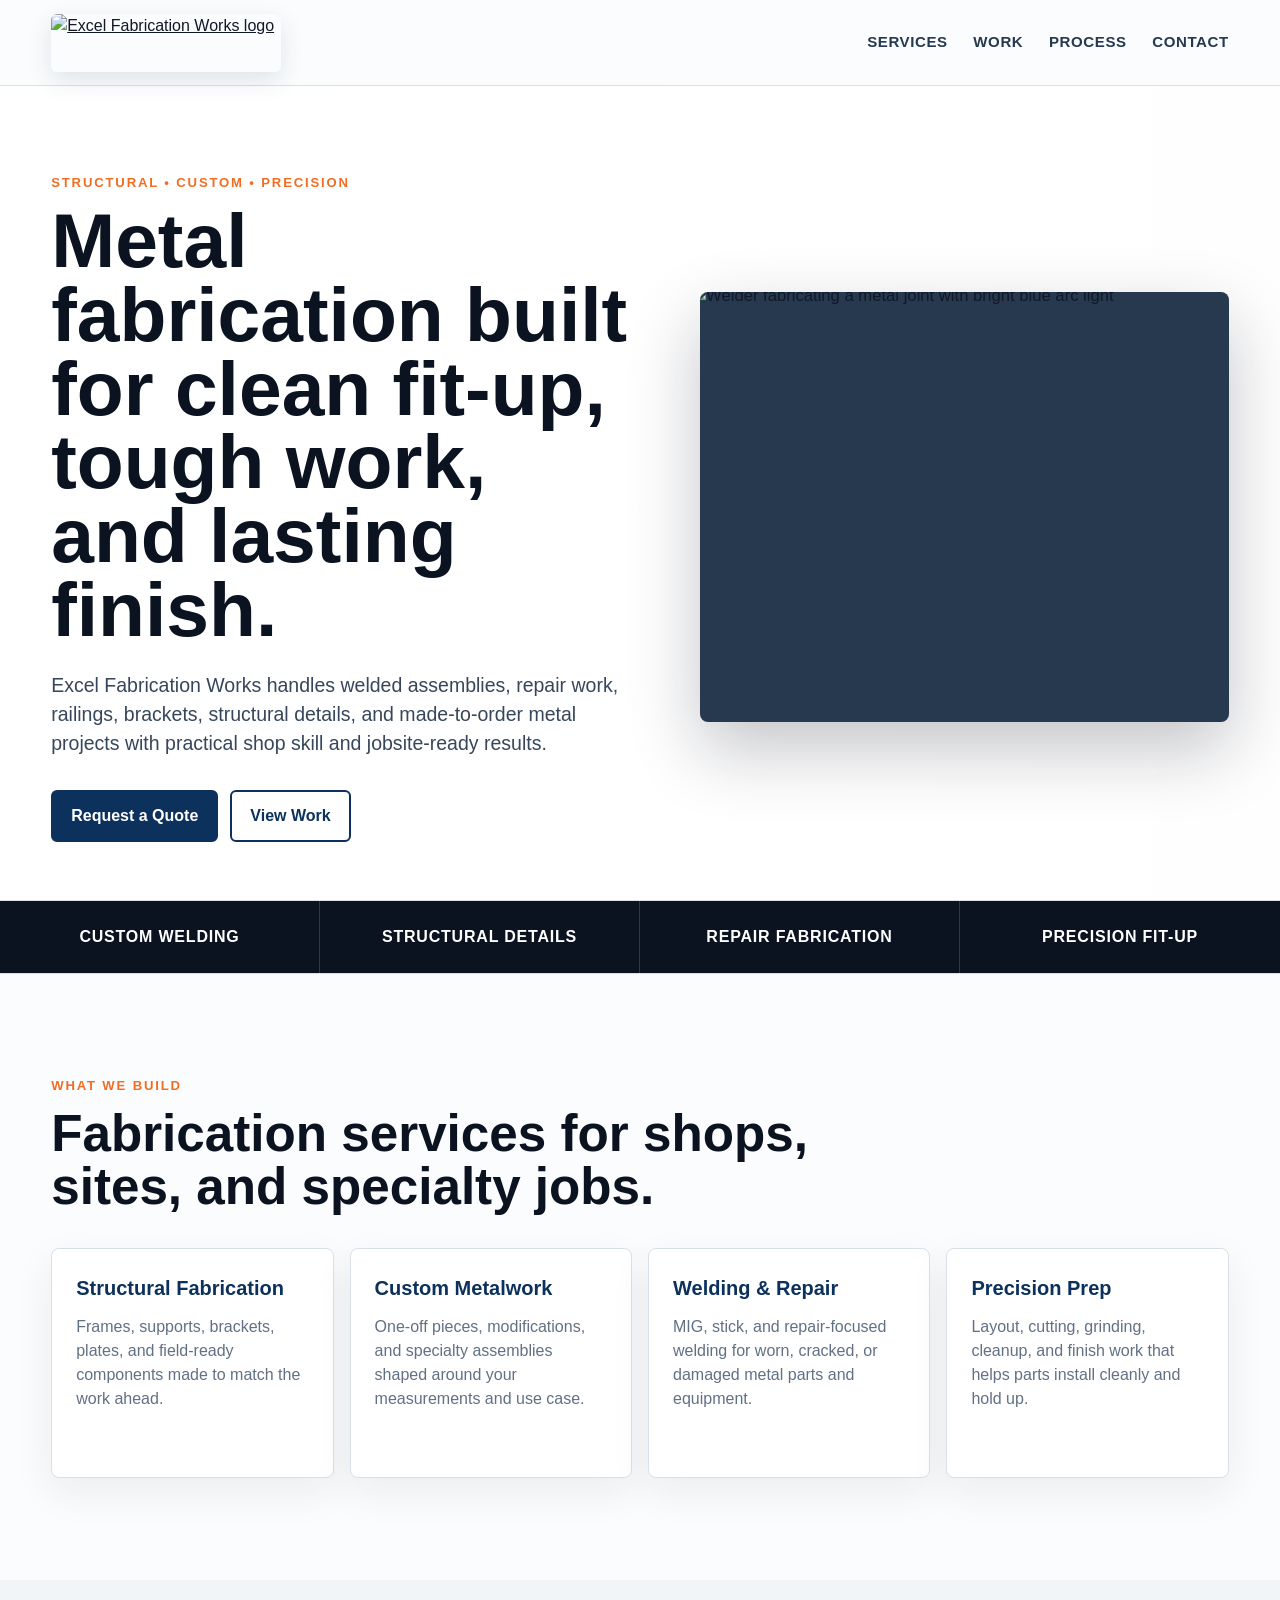
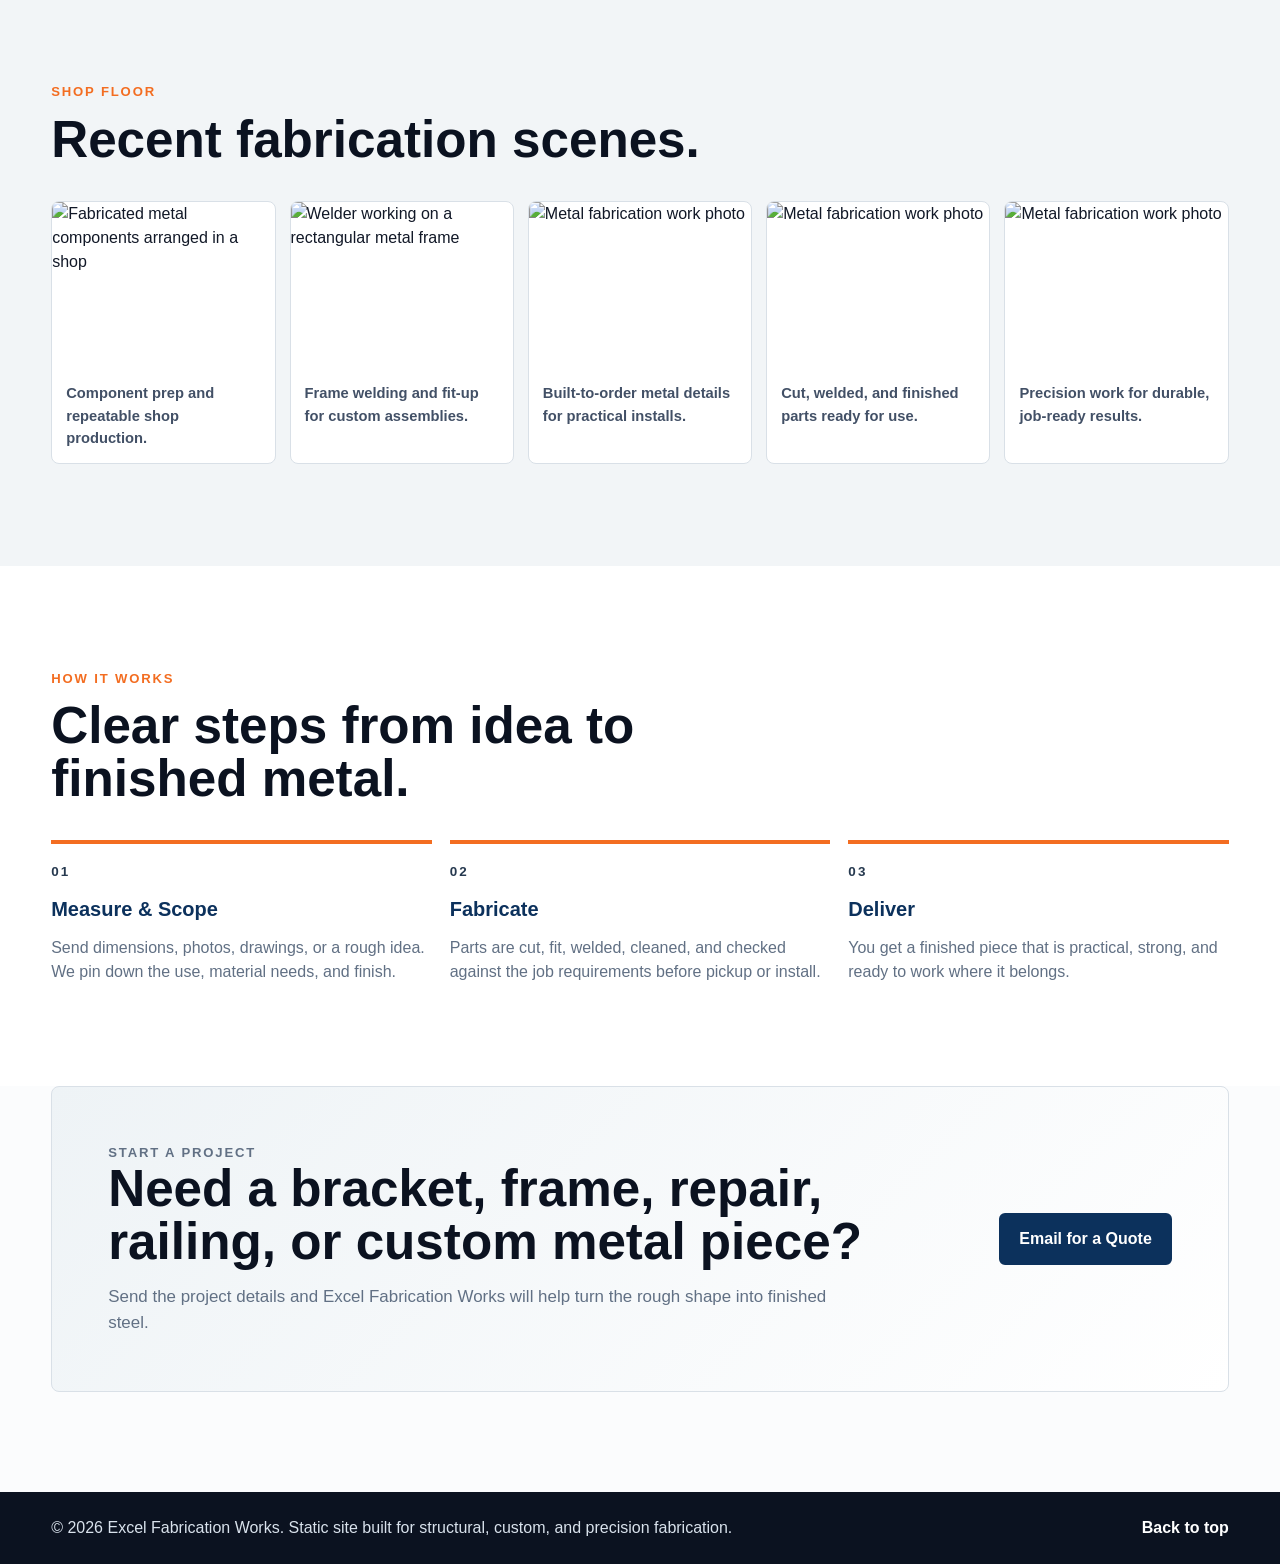
==== index.html @ 9f263749 "Add files via upload" ====
<!DOCTYPE html>
<html lang="en">
<head>
    <meta charset="UTF-8">
    <meta name="viewport" content="width=device-width, initial-scale=1.0">
    <title>Excel Fabrication Works</title>
    <meta name="description" content="Excel Fabrication Works provides structural, custom, and precision metal fabrication for commercial, industrial, and specialty projects.">
    <link rel="stylesheet" href="style.css">
</head>
<body>
    <header class="site-header" id="top">
        <a class="brand" href="#top" id="brandLogo" aria-label="Excel Fabrication Works home. Double-click to open employee information.">
            <img src="images/logo.jpg" alt="Excel Fabrication Works logo">
        </a>

        <nav class="nav" aria-label="Primary navigation">
            <a href="#services">Services</a>
            <a href="#work">Work</a>
            <a href="#process">Process</a>
            <a href="#contact">Contact</a>
        </nav>
    </header>

    <main>
        <section class="hero">
            <div class="hero-copy">
                <p class="eyebrow">Structural &bull; Custom &bull; Precision</p>
                <h1>Metal fabrication built for clean fit-up, tough work, and lasting finish.</h1>
                <p>
                    Excel Fabrication Works handles welded assemblies, repair work, railings, brackets,
                    structural details, and made-to-order metal projects with practical shop skill and
                    jobsite-ready results.
                </p>
                <div class="hero-actions">
                    <a class="button primary" href="#contact">Request a Quote</a>
                    <a class="button secondary" href="#work">View Work</a>
                </div>
            </div>

            <div class="hero-media" aria-label="Welding work in progress">
                <img src="images/image2.jpg" alt="Welder fabricating a metal joint with bright blue arc light">
            </div>
        </section>

        <section class="trust-strip" aria-label="Core fabrication capabilities">
            <span>Custom Welding</span>
            <span>Structural Details</span>
            <span>Repair Fabrication</span>
            <span>Precision Fit-Up</span>
        </section>

        <section class="section" id="services">
            <div class="section-heading">
                <p class="eyebrow">What We Build</p>
                <h2>Fabrication services for shops, sites, and specialty jobs.</h2>
            </div>

            <div class="service-grid">
                <article class="service-card">
                    <h3>Structural Fabrication</h3>
                    <p>Frames, supports, brackets, plates, and field-ready components made to match the work ahead.</p>
                </article>
                <article class="service-card">
                    <h3>Custom Metalwork</h3>
                    <p>One-off pieces, modifications, and specialty assemblies shaped around your measurements and use case.</p>
                </article>
                <article class="service-card">
                    <h3>Welding & Repair</h3>
                    <p>MIG, stick, and repair-focused welding for worn, cracked, or damaged metal parts and equipment.</p>
                </article>
                <article class="service-card">
                    <h3>Precision Prep</h3>
                    <p>Layout, cutting, grinding, cleanup, and finish work that helps parts install cleanly and hold up.</p>
                </article>
            </div>
        </section>

        <section class="section work-section" id="work">
            <div class="section-heading">
                <p class="eyebrow">Shop Floor</p>
                <h2>Recent fabrication scenes.</h2>
            </div>

            <div class="gallery">
                <figure>
                    <img src="images/image1.jpg" alt="Fabricated metal components arranged in a shop">
                    <figcaption>Component prep and repeatable shop production.</figcaption>
                </figure>
                <figure>
                    <img src="images/image3.jpg" alt="Welder working on a rectangular metal frame">
                    <figcaption>Frame welding and fit-up for custom assemblies.</figcaption>
                </figure>
                <figure>
                    <img src="images/image4.jpg" alt="Metal fabrication work photo">
                    <figcaption>Built-to-order metal details for practical installs.</figcaption>
                </figure>
                <figure>
                    <img src="images/image5.jpg" alt="Metal fabrication work photo">
                    <figcaption>Cut, welded, and finished parts ready for use.</figcaption>
                </figure>
                <figure>
                    <img src="images/image6.jpg" alt="Metal fabrication work photo">
                    <figcaption>Precision work for durable, job-ready results.</figcaption>
                </figure>
            </div>
        </section>

        <section class="section process-section" id="process">
            <div class="section-heading">
                <p class="eyebrow">How It Works</p>
                <h2>Clear steps from idea to finished metal.</h2>
            </div>

            <div class="process-list">
                <article>
                    <span>01</span>
                    <h3>Measure & Scope</h3>
                    <p>Send dimensions, photos, drawings, or a rough idea. We pin down the use, material needs, and finish.</p>
                </article>
                <article>
                    <span>02</span>
                    <h3>Fabricate</h3>
                    <p>Parts are cut, fit, welded, cleaned, and checked against the job requirements before pickup or install.</p>
                </article>
                <article>
                    <span>03</span>
                    <h3>Deliver</h3>
                    <p>You get a finished piece that is practical, strong, and ready to work where it belongs.</p>
                </article>
            </div>
        </section>

        <section class="contact-band" id="contact">
            <div>
                <p class="eyebrow">Start a Project</p>
                <h2>Need a bracket, frame, repair, railing, or custom metal piece?</h2>
                <p>Send the project details and Excel Fabrication Works will help turn the rough shape into finished steel.</p>
            </div>
            <a class="button primary" href="mailto:info@excelfabricationworks.com">Email for a Quote</a>
        </section>
    </main>

    <footer class="site-footer">
        <p>&copy; 2026 Excel Fabrication Works. Static site built for structural, custom, and precision fabrication.</p>
        <a href="#top">Back to top</a>
    </footer>

    <script src="script.js"></script>
</body>
</html>
---- style.css ----
:root {
    --ink: #111827;
    --muted: #617084;
    --panel: #ffffff;
    --line: #d9e0e7;
    --steel: #26394f;
    --blue: #0c315c;
    --orange: #f36d21;
    --ash: #f2f5f7;
    --dark: #0b1220;
}

* {
    box-sizing: border-box;
}

html {
    scroll-behavior: smooth;
}

body {
    margin: 0;
    color: var(--ink);
    background: #fbfcfd;
    font-family: Arial, Helvetica, sans-serif;
    line-height: 1.5;
}

img {
    display: block;
    max-width: 100%;
}

a {
    color: inherit;
}

.site-header {
    position: sticky;
    top: 0;
    z-index: 10;
    display: flex;
    align-items: center;
    justify-content: space-between;
    gap: 24px;
    min-height: 86px;
    padding: 12px clamp(18px, 4vw, 56px);
    background: rgba(251, 252, 253, 0.93);
    border-bottom: 1px solid var(--line);
    backdrop-filter: blur(14px);
}

.brand {
    display: inline-flex;
    align-items: center;
    width: clamp(150px, 18vw, 230px);
    cursor: pointer;
}

.brand img {
    width: 100%;
    height: 58px;
    object-fit: cover;
    object-position: center;
    border-radius: 6px;
    box-shadow: 0 8px 24px rgba(12, 49, 92, 0.12);
}

.nav {
    display: flex;
    align-items: center;
    justify-content: flex-end;
    gap: clamp(12px, 2vw, 28px);
    color: var(--steel);
    font-size: 0.94rem;
    font-weight: 700;
    text-transform: uppercase;
    letter-spacing: 0.04em;
}

.nav a {
    text-decoration: none;
}

.nav a:hover {
    color: var(--orange);
}

.hero {
    display: grid;
    grid-template-columns: minmax(0, 1.05fr) minmax(320px, 0.95fr);
    gap: clamp(28px, 5vw, 72px);
    align-items: center;
    min-height: calc(100vh - 86px);
    padding: clamp(40px, 6vw, 86px) clamp(18px, 4vw, 56px) 48px;
    background:
        linear-gradient(90deg, rgba(255, 255, 255, 0.96), rgba(255, 255, 255, 0.82)),
        url("images/logo.jpg") center / cover;
}

.hero-copy {
    max-width: 720px;
}

.eyebrow {
    margin: 0 0 12px;
    color: var(--orange);
    font-size: 0.82rem;
    font-weight: 800;
    letter-spacing: 0.14em;
    text-transform: uppercase;
}

h1,
h2,
h3,
p {
    overflow-wrap: break-word;
}

h1 {
    margin: 0;
    color: var(--dark);
    font-size: clamp(2.45rem, 6vw, 5.7rem);
    line-height: 0.96;
}

.hero-copy > p:not(.eyebrow) {
    max-width: 660px;
    margin: 24px 0 0;
    color: #37465a;
    font-size: clamp(1.03rem, 1.7vw, 1.22rem);
}

.hero-actions {
    display: flex;
    flex-wrap: wrap;
    gap: 12px;
    margin-top: 32px;
}

.button {
    display: inline-flex;
    align-items: center;
    justify-content: center;
    min-height: 48px;
    padding: 12px 18px;
    border: 2px solid var(--blue);
    border-radius: 6px;
    font-weight: 800;
    text-decoration: none;
}

.button.primary {
    color: #fff;
    background: var(--blue);
}

.button.primary:hover {
    border-color: var(--orange);
    background: var(--orange);
}

.button.secondary {
    color: var(--blue);
    background: #fff;
}

.button.secondary:hover {
    color: #fff;
    background: var(--steel);
}

.hero-media {
    position: relative;
    min-height: 430px;
    overflow: hidden;
    border-radius: 8px;
    background: var(--steel);
    box-shadow: 0 28px 70px rgba(11, 18, 32, 0.24);
}

.hero-media img {
    width: 100%;
    height: 100%;
    min-height: 430px;
    object-fit: cover;
    transform: scale(1.04);
}

.trust-strip {
    display: grid;
    grid-template-columns: repeat(4, 1fr);
    border-top: 1px solid var(--line);
    border-bottom: 1px solid var(--line);
    background: var(--dark);
    color: #fff;
}

.trust-strip span {
    min-height: 72px;
    display: grid;
    place-items: center;
    padding: 14px;
    border-right: 1px solid rgba(255, 255, 255, 0.16);
    font-weight: 800;
    text-align: center;
    text-transform: uppercase;
    letter-spacing: 0.05em;
}

.trust-strip span:last-child {
    border-right: 0;
}

.section {
    padding: clamp(58px, 8vw, 110px) clamp(18px, 4vw, 56px);
}

.section-heading {
    max-width: 760px;
    margin-bottom: 34px;
}

.section-heading h2,
.contact-band h2 {
    margin: 0;
    color: var(--dark);
    font-size: clamp(2rem, 4vw, 3.7rem);
    line-height: 1.03;
}

.service-grid {
    display: grid;
    grid-template-columns: repeat(4, minmax(0, 1fr));
    gap: 16px;
}

.service-card {
    min-height: 230px;
    padding: 24px;
    border: 1px solid var(--line);
    border-radius: 8px;
    background: var(--panel);
    box-shadow: 0 14px 40px rgba(17, 24, 39, 0.07);
}

.service-card h3,
.process-list h3 {
    margin: 0 0 12px;
    color: var(--blue);
    font-size: 1.25rem;
}

.service-card p,
.process-list p,
.contact-band p {
    margin: 0;
    color: var(--muted);
}

.work-section {
    background: var(--ash);
}

.gallery {
    display: grid;
    grid-template-columns: repeat(5, minmax(0, 1fr));
    gap: 14px;
}

.gallery figure {
    margin: 0;
    overflow: hidden;
    border: 1px solid var(--line);
    border-radius: 8px;
    background: #fff;
}

.gallery img {
    width: 100%;
    aspect-ratio: 4 / 3;
    object-fit: cover;
}

.gallery figcaption {
    min-height: 72px;
    padding: 14px;
    color: #425066;
    font-size: 0.92rem;
    font-weight: 700;
}

.process-section {
    background: #fff;
}

.process-list {
    display: grid;
    grid-template-columns: repeat(3, minmax(0, 1fr));
    gap: 18px;
}

.process-list article {
    padding-top: 18px;
    border-top: 4px solid var(--orange);
}

.process-list span {
    display: block;
    margin-bottom: 12px;
    color: var(--steel);
    font-size: 0.84rem;
    font-weight: 900;
    letter-spacing: 0.16em;
}

.contact-band {
    display: flex;
    align-items: center;
    justify-content: space-between;
    gap: 32px;
    margin: 0 clamp(18px, 4vw, 56px) clamp(58px, 8vw, 100px);
    padding: clamp(28px, 5vw, 56px);
    border-radius: 8px;
    background: linear-gradient(135deg, #eef3f6, #ffffff);
    border: 1px solid var(--line);
}

.contact-band > div {
    max-width: 760px;
}

.contact-band p:not(.eyebrow) {
    margin-top: 16px;
    font-size: 1.06rem;
}

.site-footer {
    display: flex;
    align-items: center;
    justify-content: space-between;
    gap: 18px;
    padding: 24px clamp(18px, 4vw, 56px);
    color: #d9e2ec;
    background: var(--dark);
}

.site-footer p {
    margin: 0;
}

.site-footer a {
    color: #fff;
    font-weight: 800;
    text-decoration: none;
}

/* Employee information records */

.record-links {
    list-style: none;
    padding: 0;
    margin: 34px 0 0;
    display: grid;
    grid-template-columns: repeat(auto-fill, minmax(280px, 1fr));
    gap: 18px;
}

.record-links li {
    margin: 0;
}

.record-links a {
    display: flex;
    flex-direction: column;
    overflow: hidden;
    border: 1px solid var(--line);
    border-radius: 8px;
    background: var(--panel);
    text-decoration: none;
    color: var(--blue);
    font-weight: 800;
    box-shadow: 0 10px 24px rgba(17, 24, 39, 0.08);
    transition: transform 0.2s ease, box-shadow 0.2s ease;
}

.record-links a:hover {
    transform: translateY(-4px);
    box-shadow: 0 16px 36px rgba(17, 24, 39, 0.14);
    color: var(--orange);
}

.record-links img {
    width: 100%;
    height: 180px;
    object-fit: cover;
    border-bottom: 1px solid var(--line);
}

.record-links span {
    padding: 16px;
    text-align: center;
    font-size: 1.05rem;
}
@media (max-width: 980px) {
    .hero {
        grid-template-columns: 1fr;
        min-height: auto;
    }

    .hero-media,
    .hero-media img {
        min-height: 320px;
    }

    .service-grid,
    .gallery {
        grid-template-columns: repeat(2, minmax(0, 1fr));
    }

    .trust-strip {
        grid-template-columns: repeat(2, 1fr);
    }
}

@media (max-width: 720px) {
    .site-header {
        position: static;
        align-items: flex-start;
        flex-direction: column;
    }

    .nav {
        width: 100%;
        justify-content: space-between;
        gap: 8px;
        font-size: 0.8rem;
    }

    .brand {
        width: min(220px, 80vw);
    }

    .hero {
        padding-top: 32px;
    }

    .service-grid,
    .gallery,
    .process-list,
    .trust-strip {
        grid-template-columns: 1fr;
    }

    .contact-band,
    .site-footer {
        align-items: flex-start;
        flex-direction: column;
    }

    .button {
        width: 100%;
    }
}
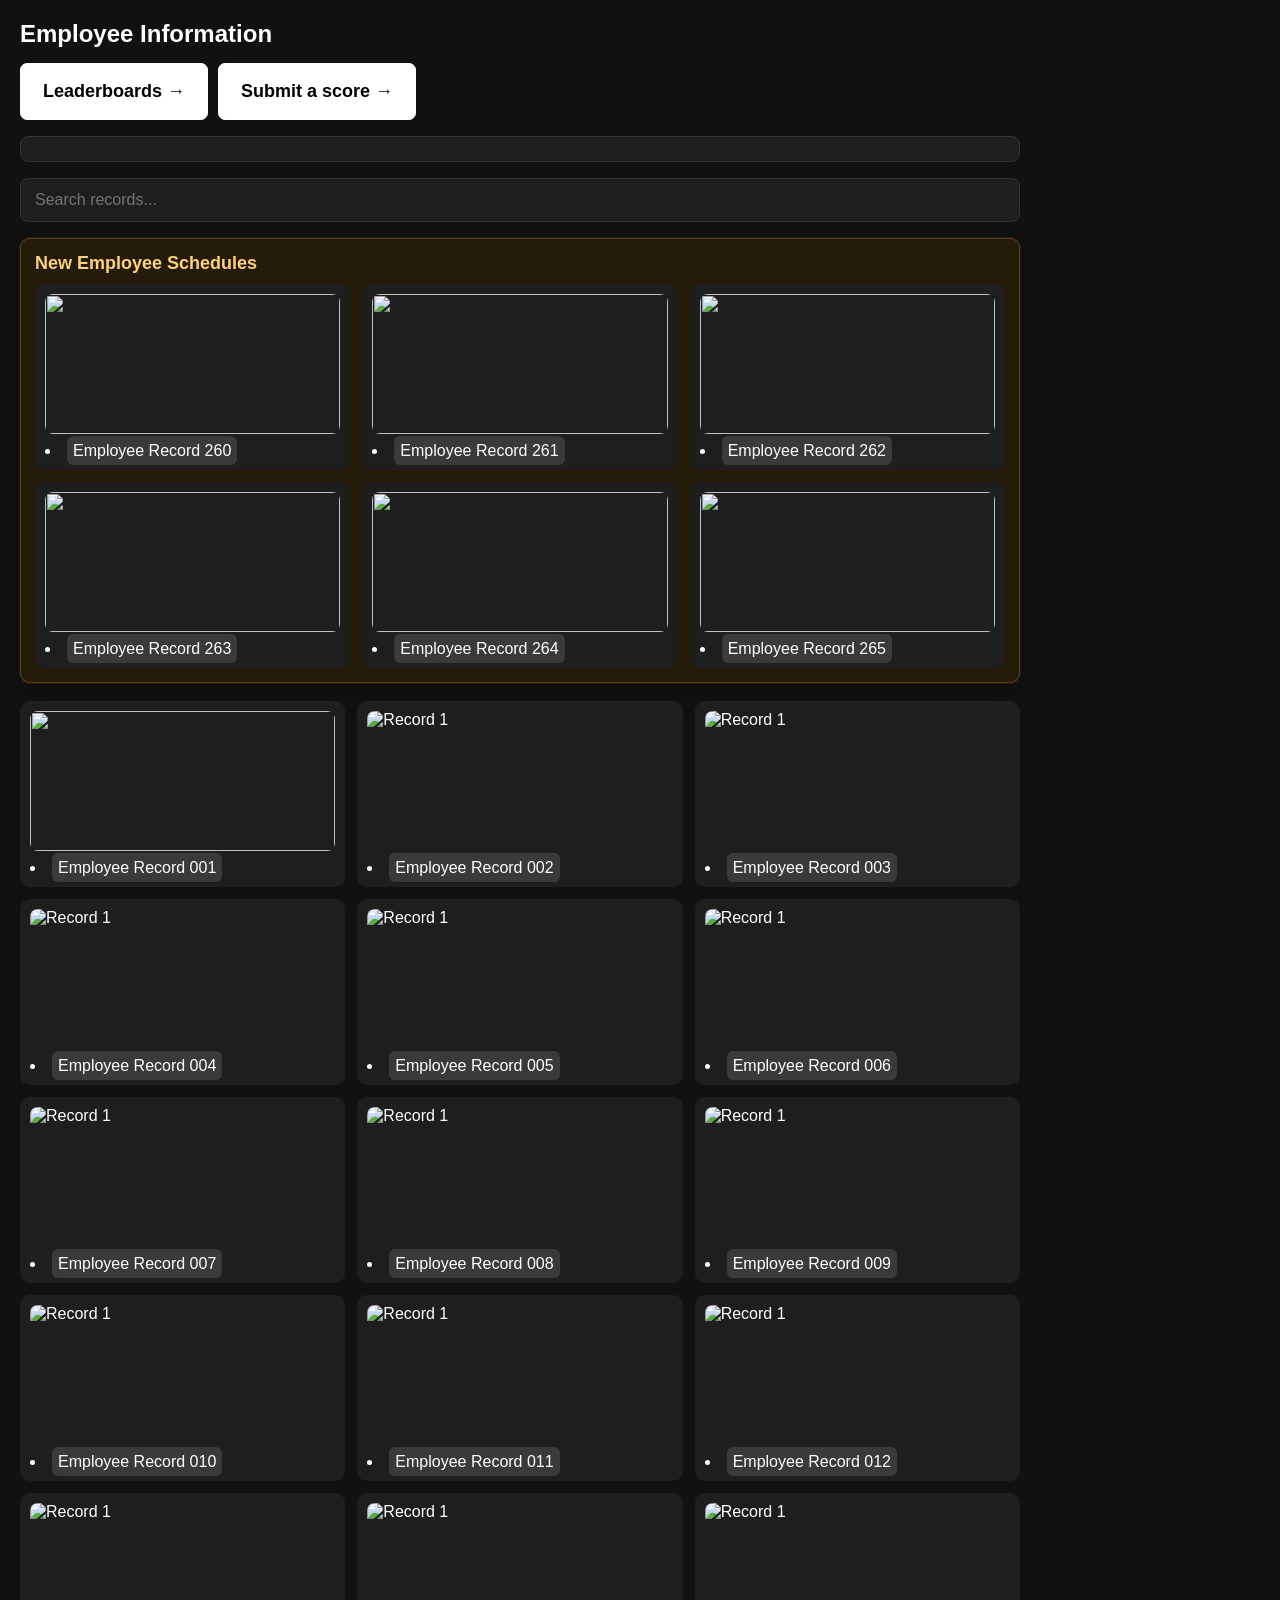
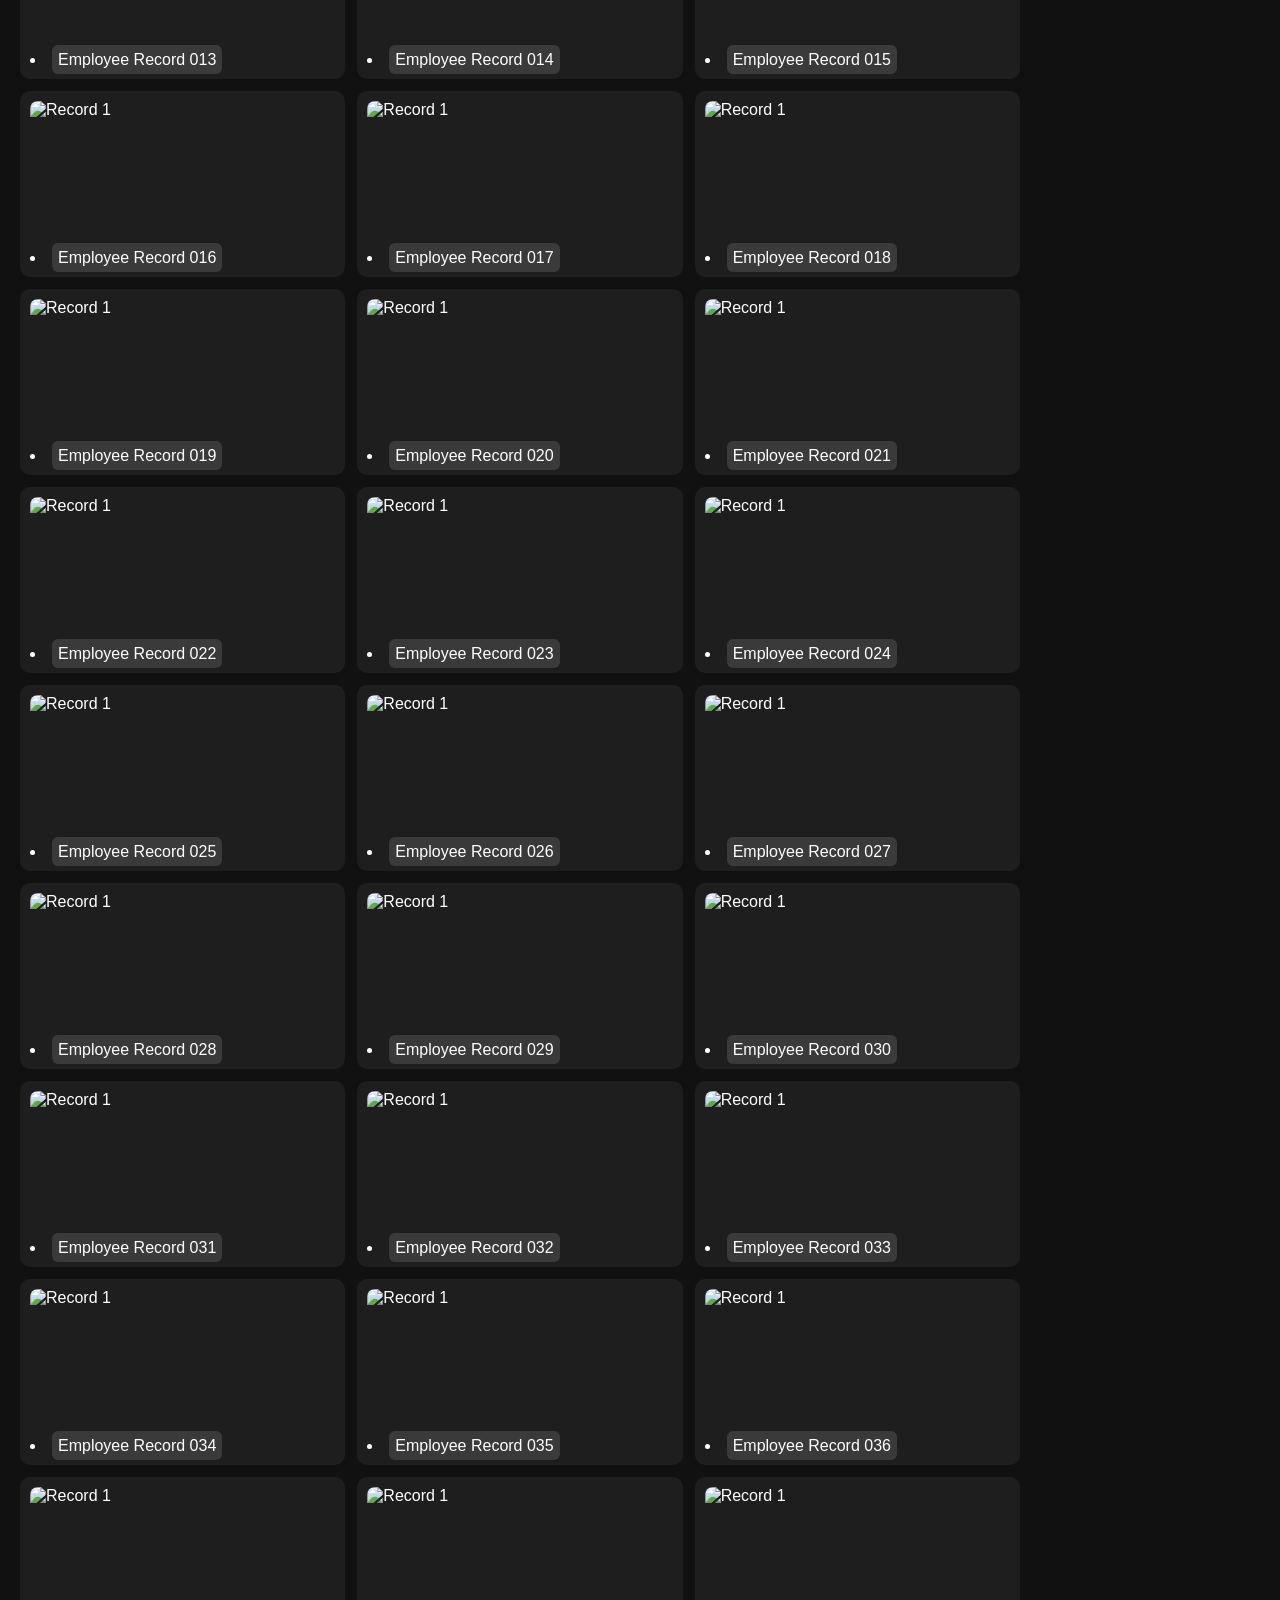
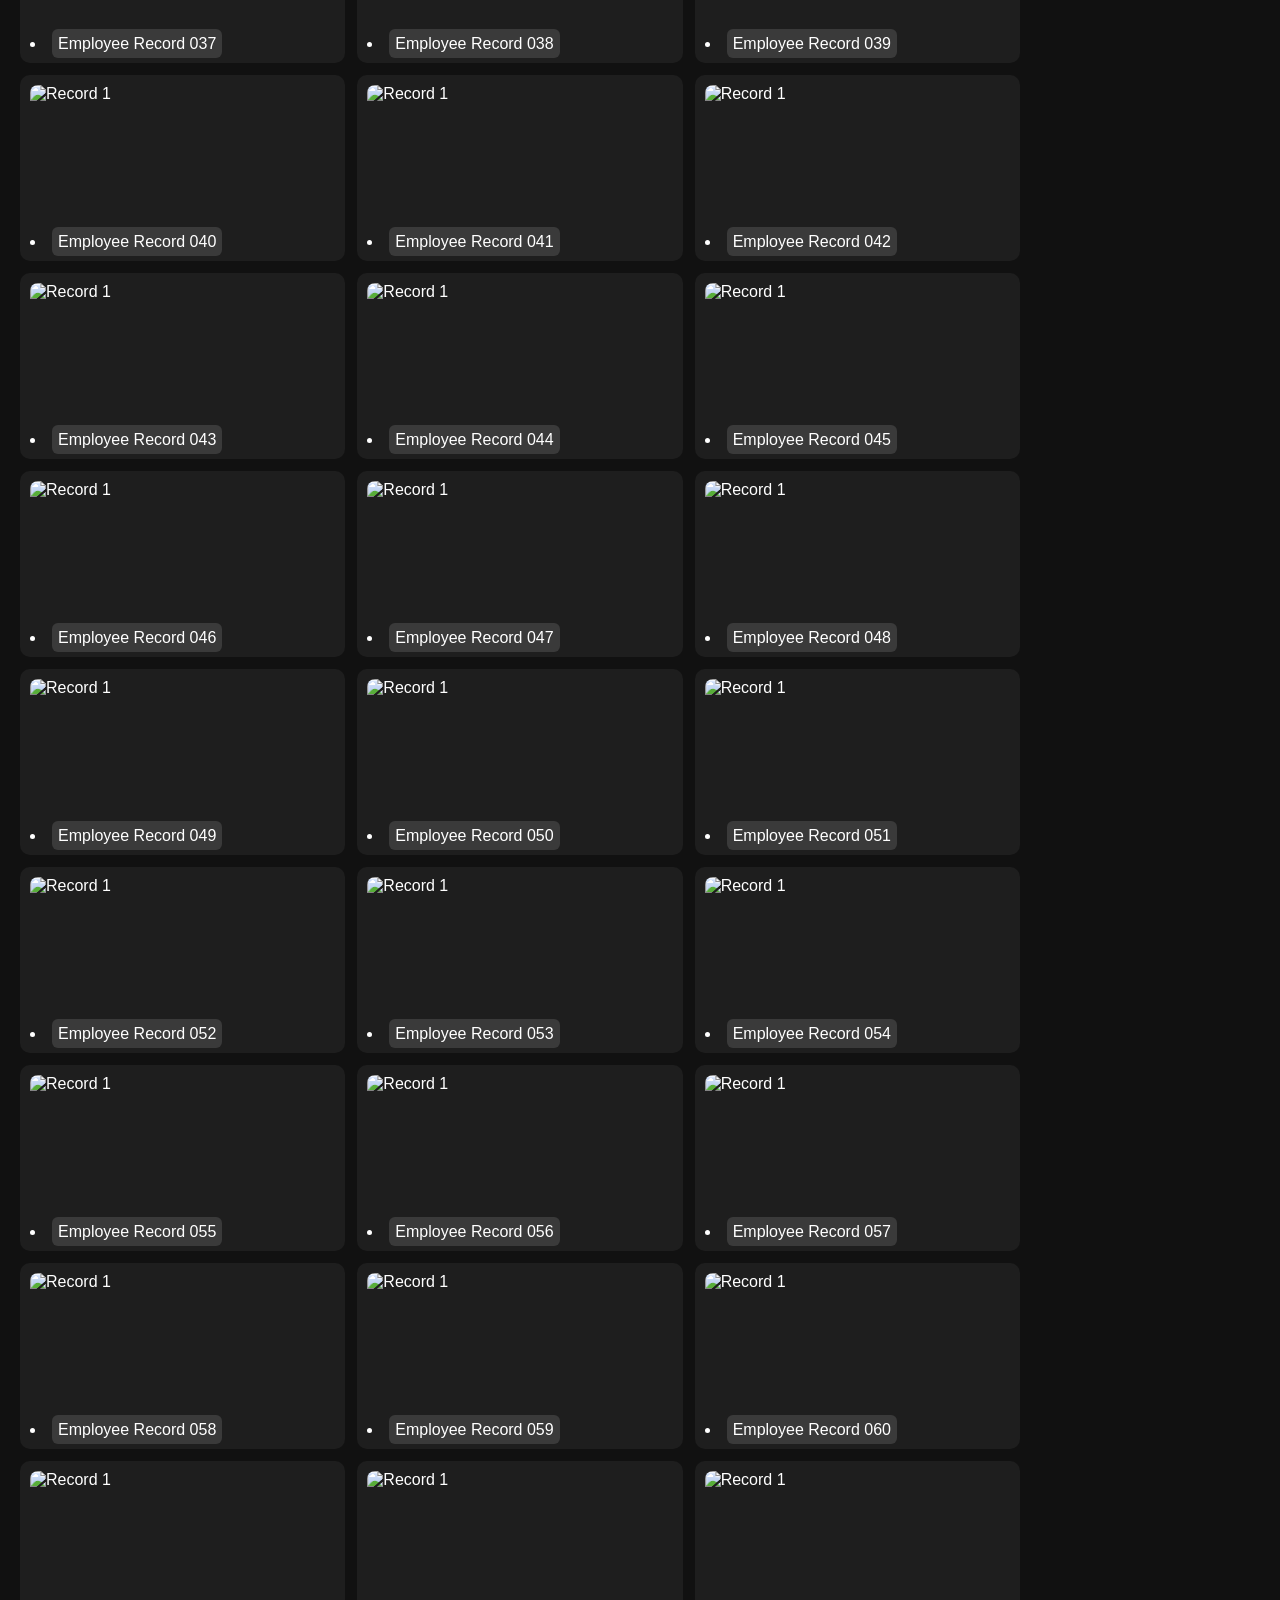
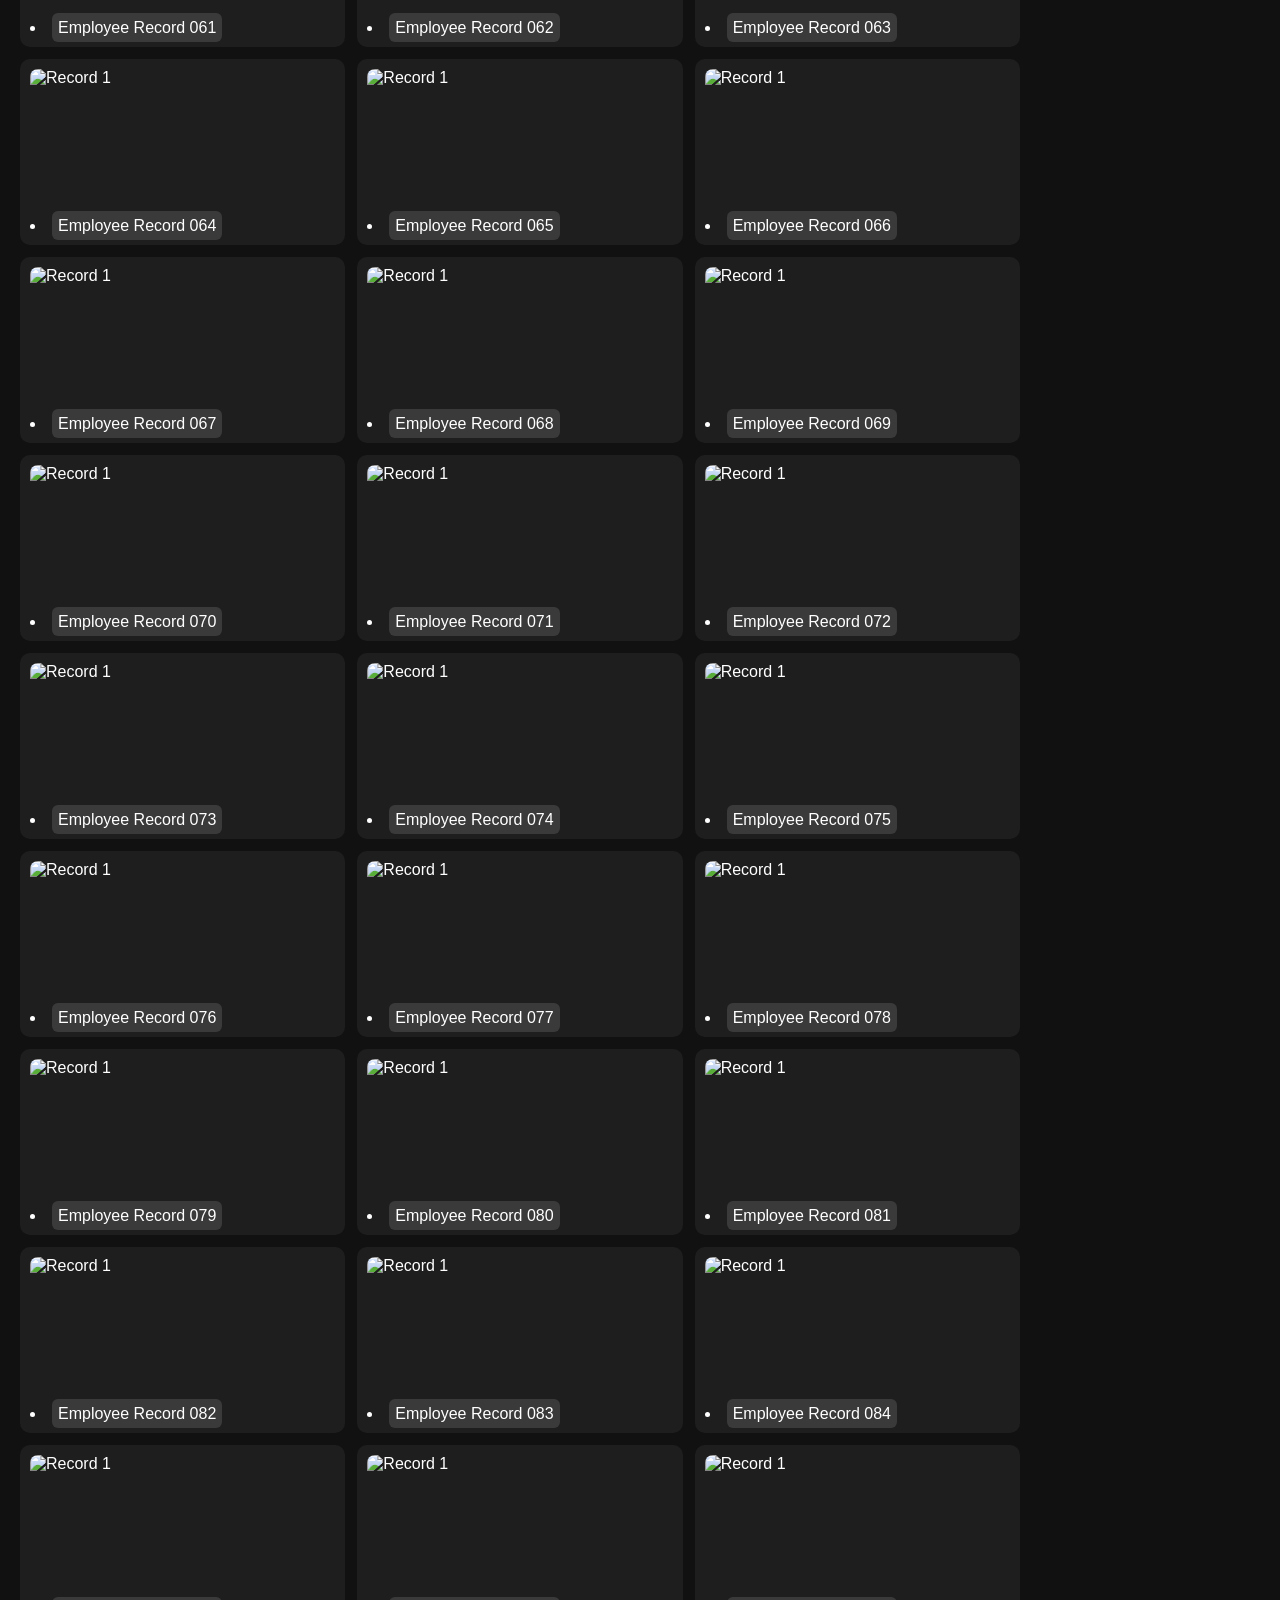
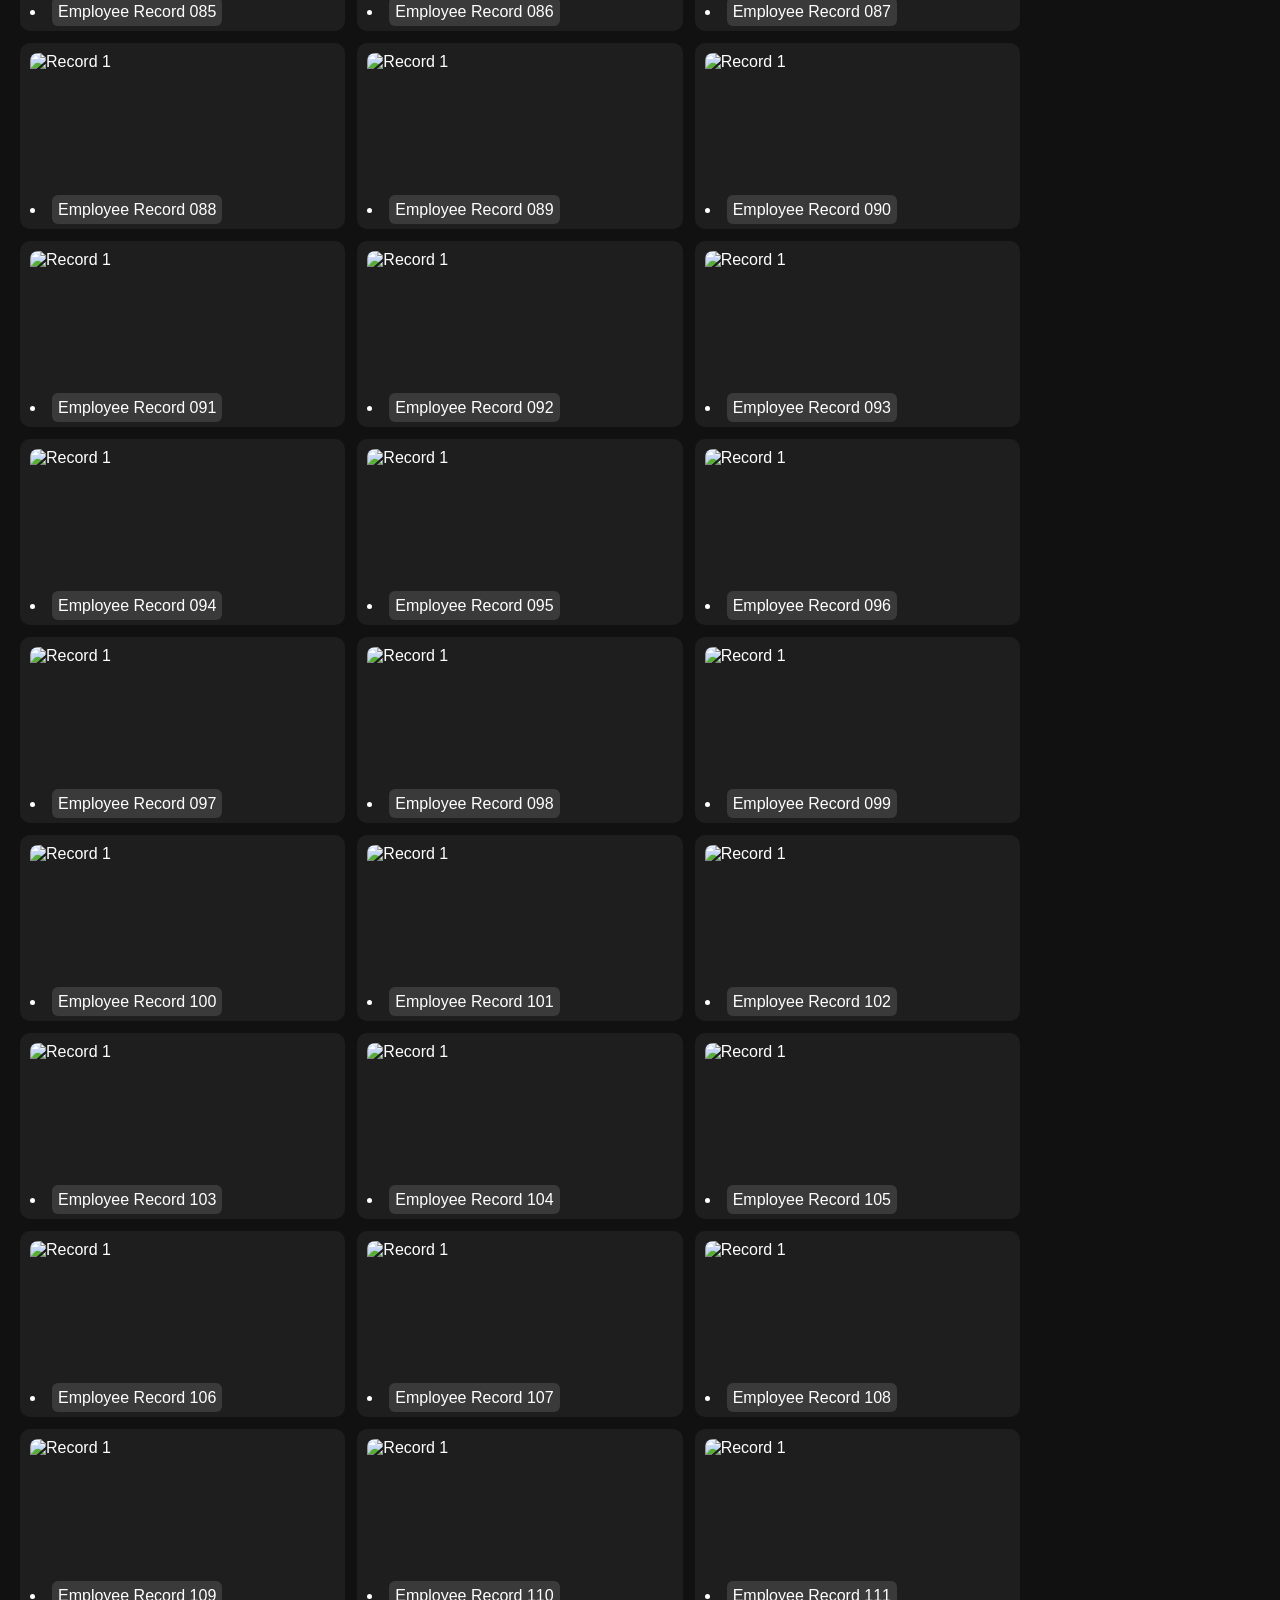
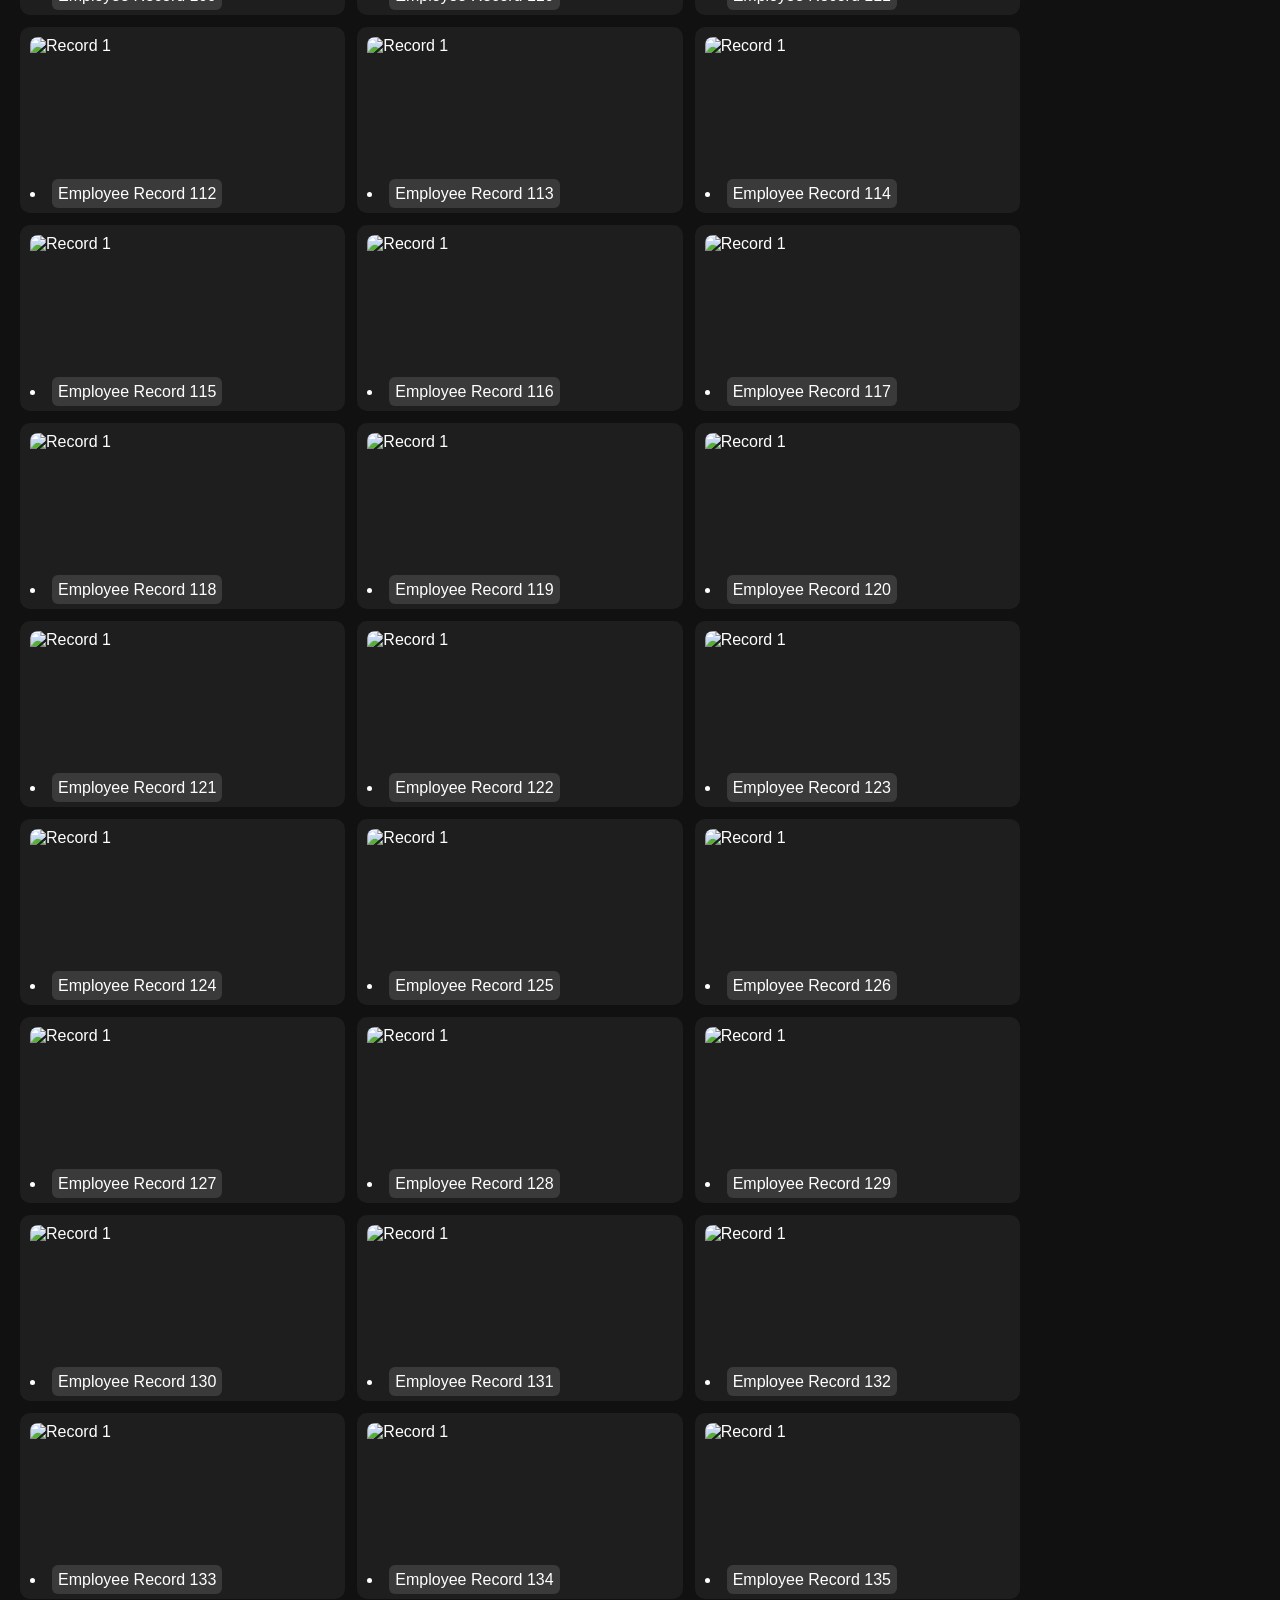
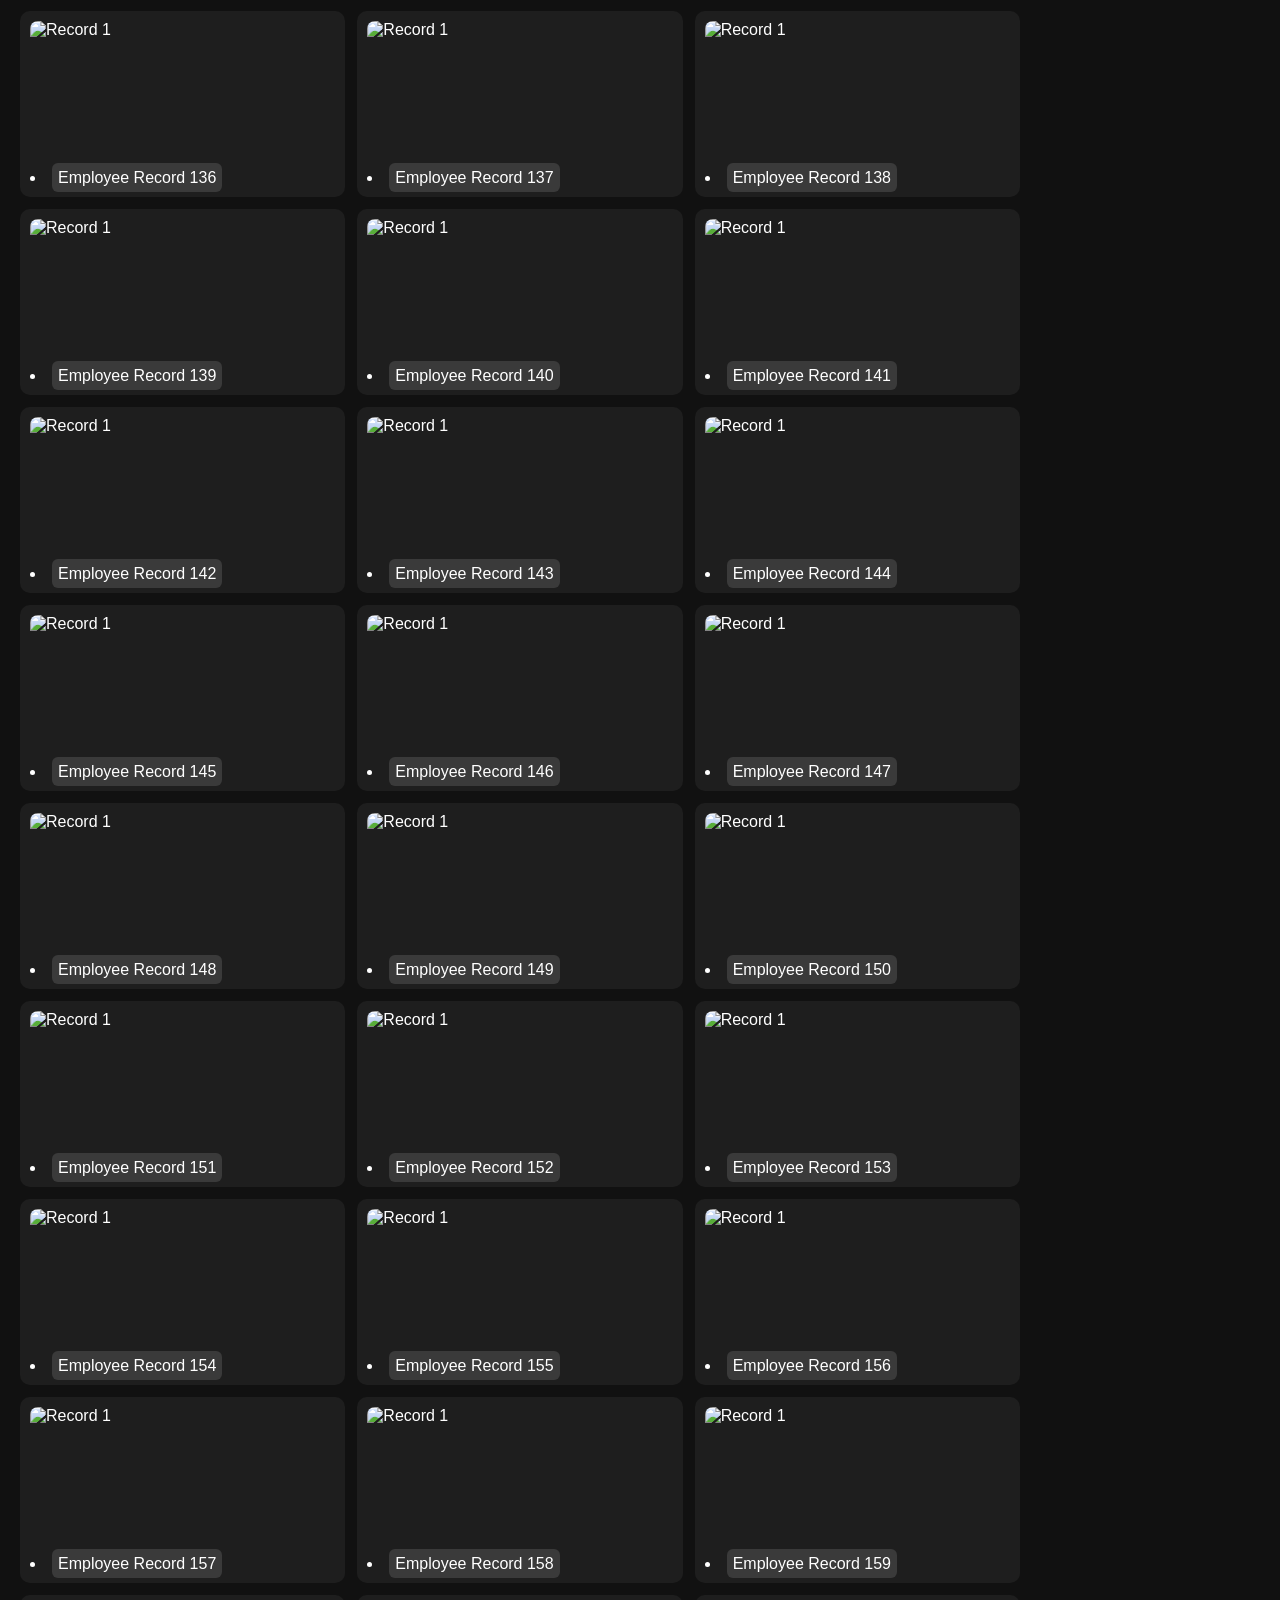
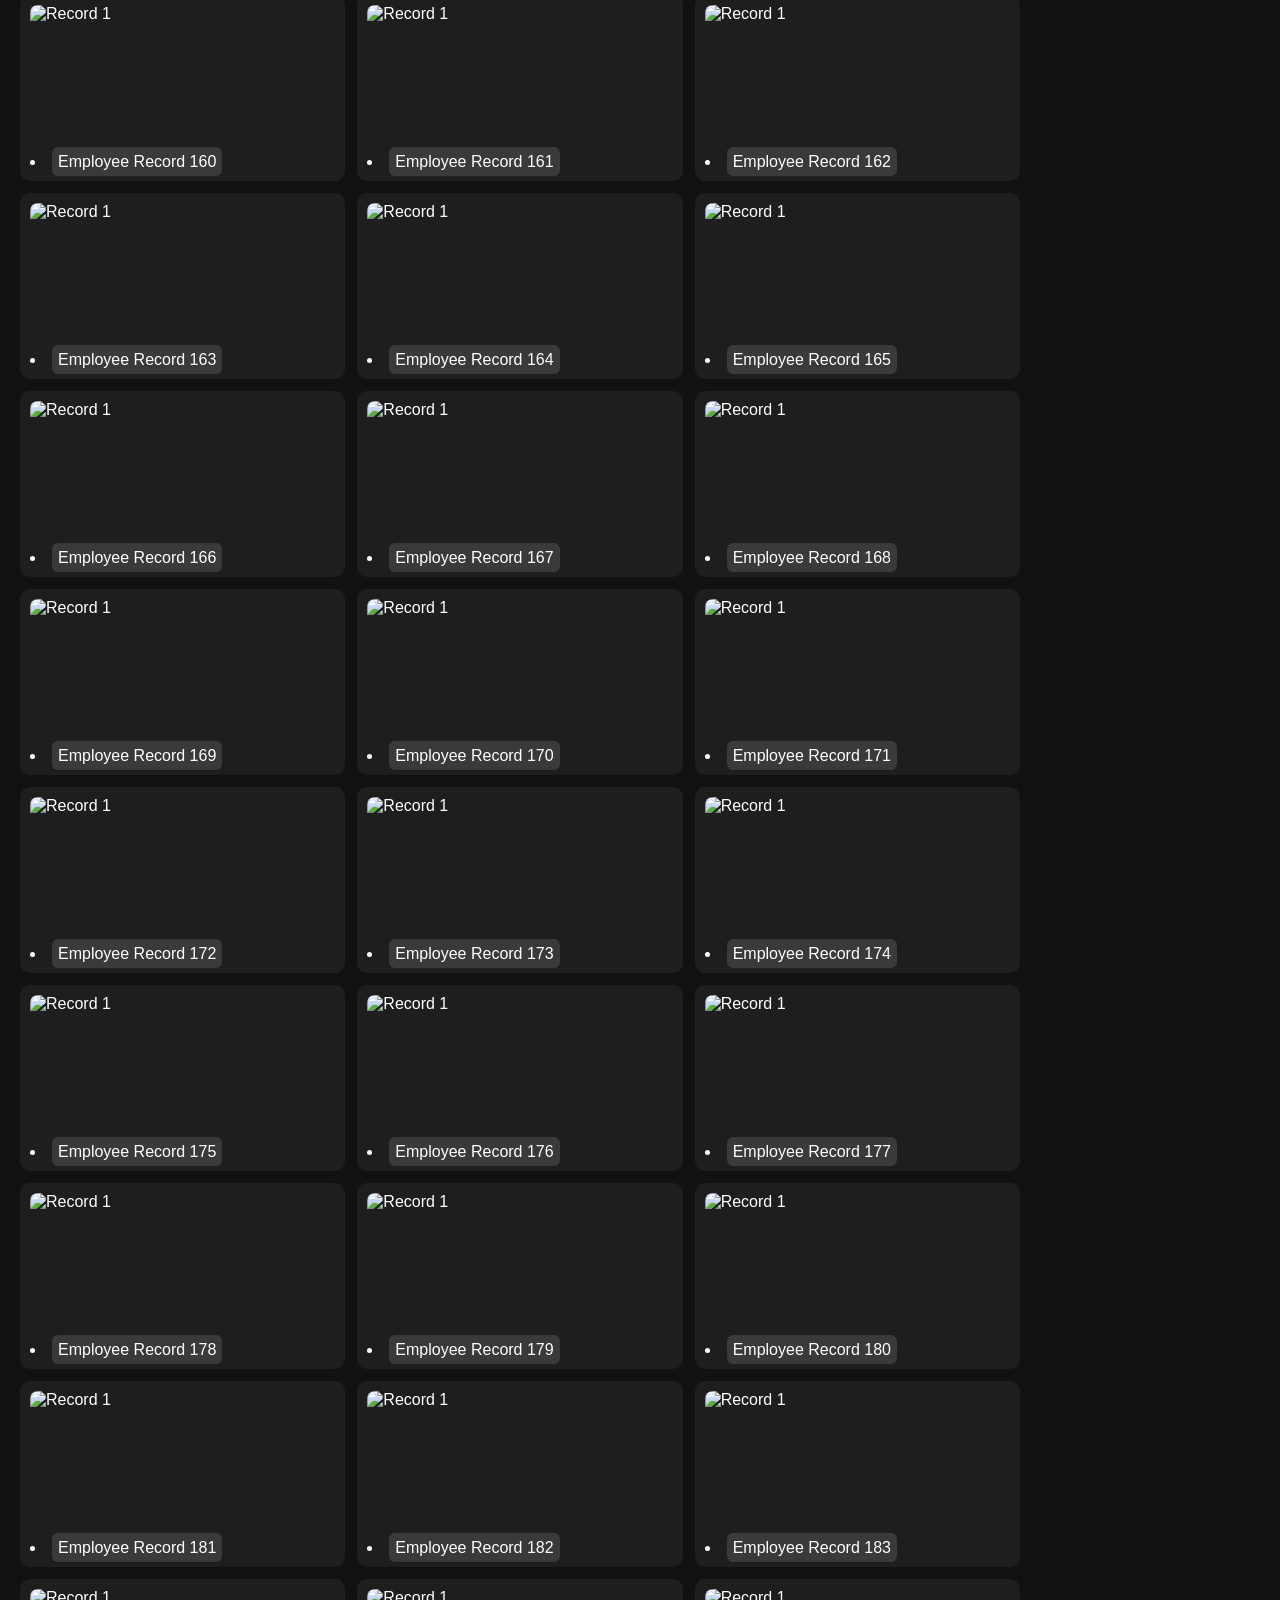
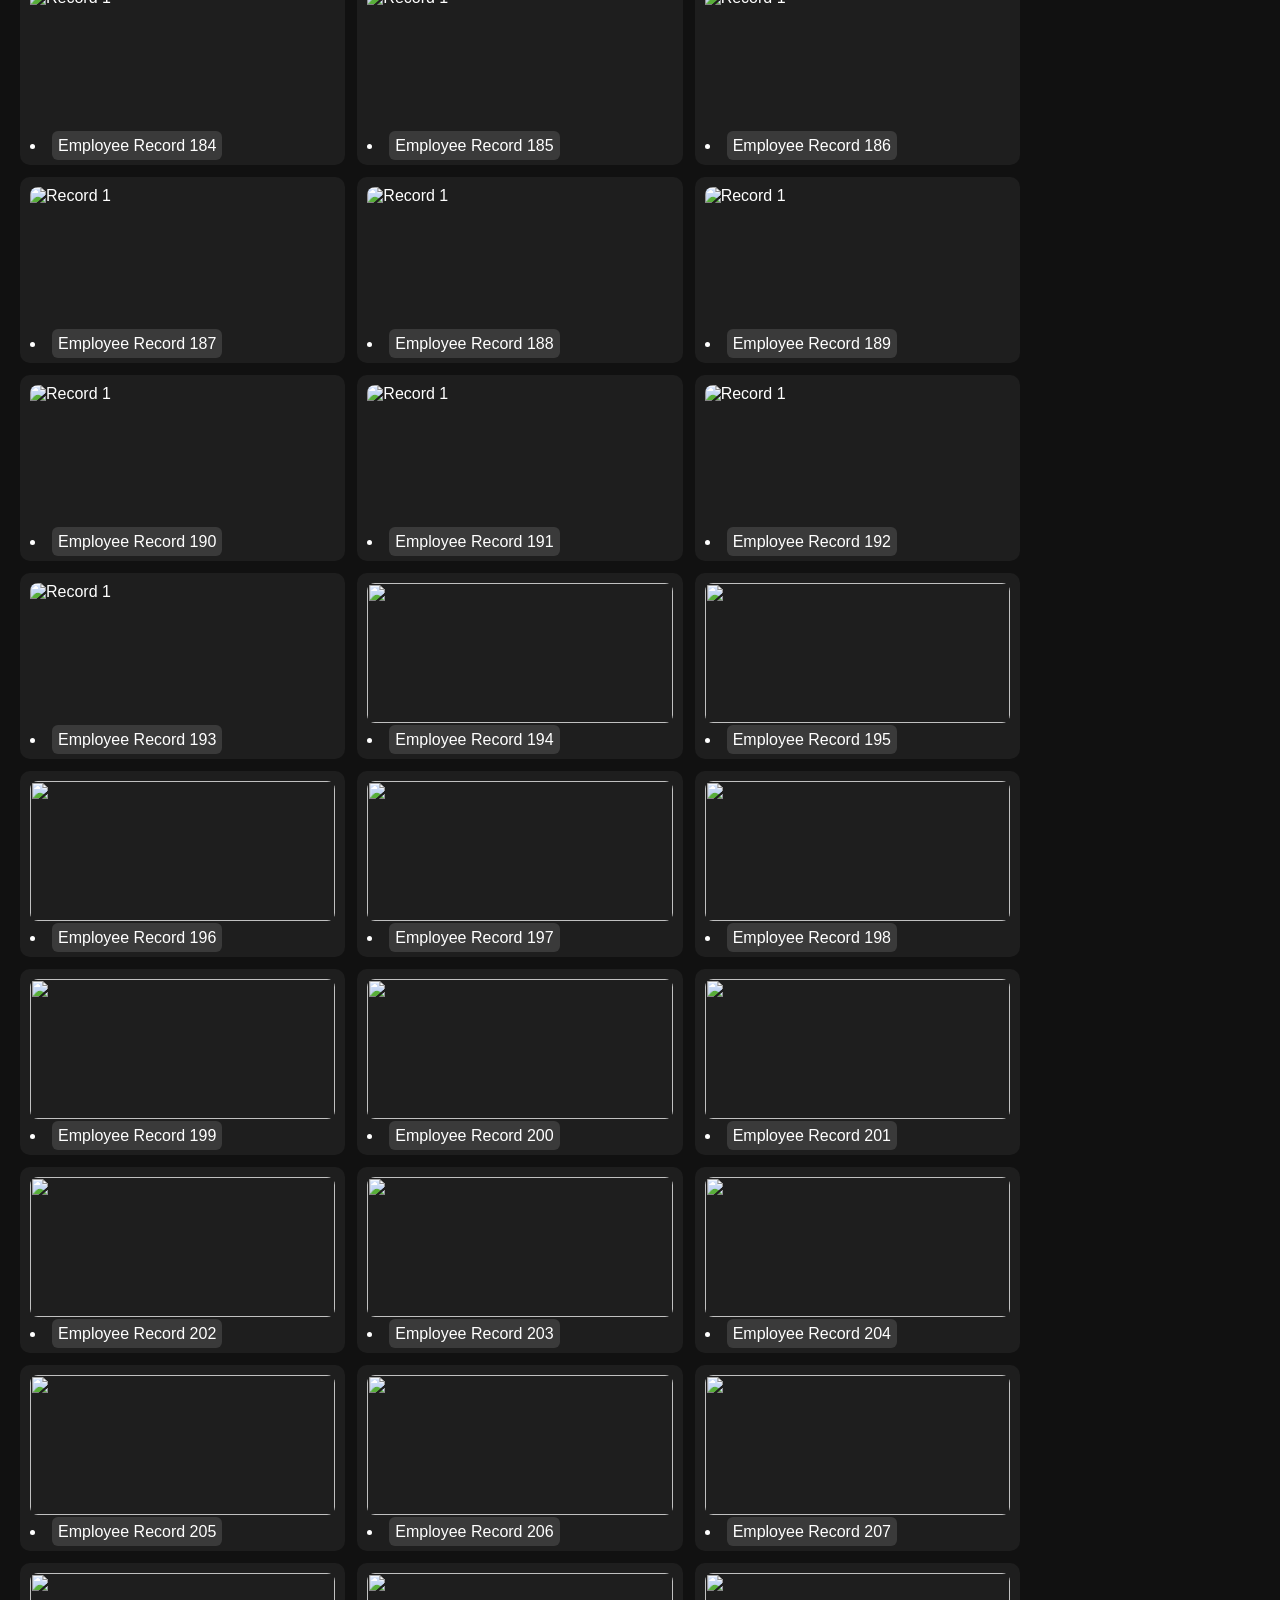
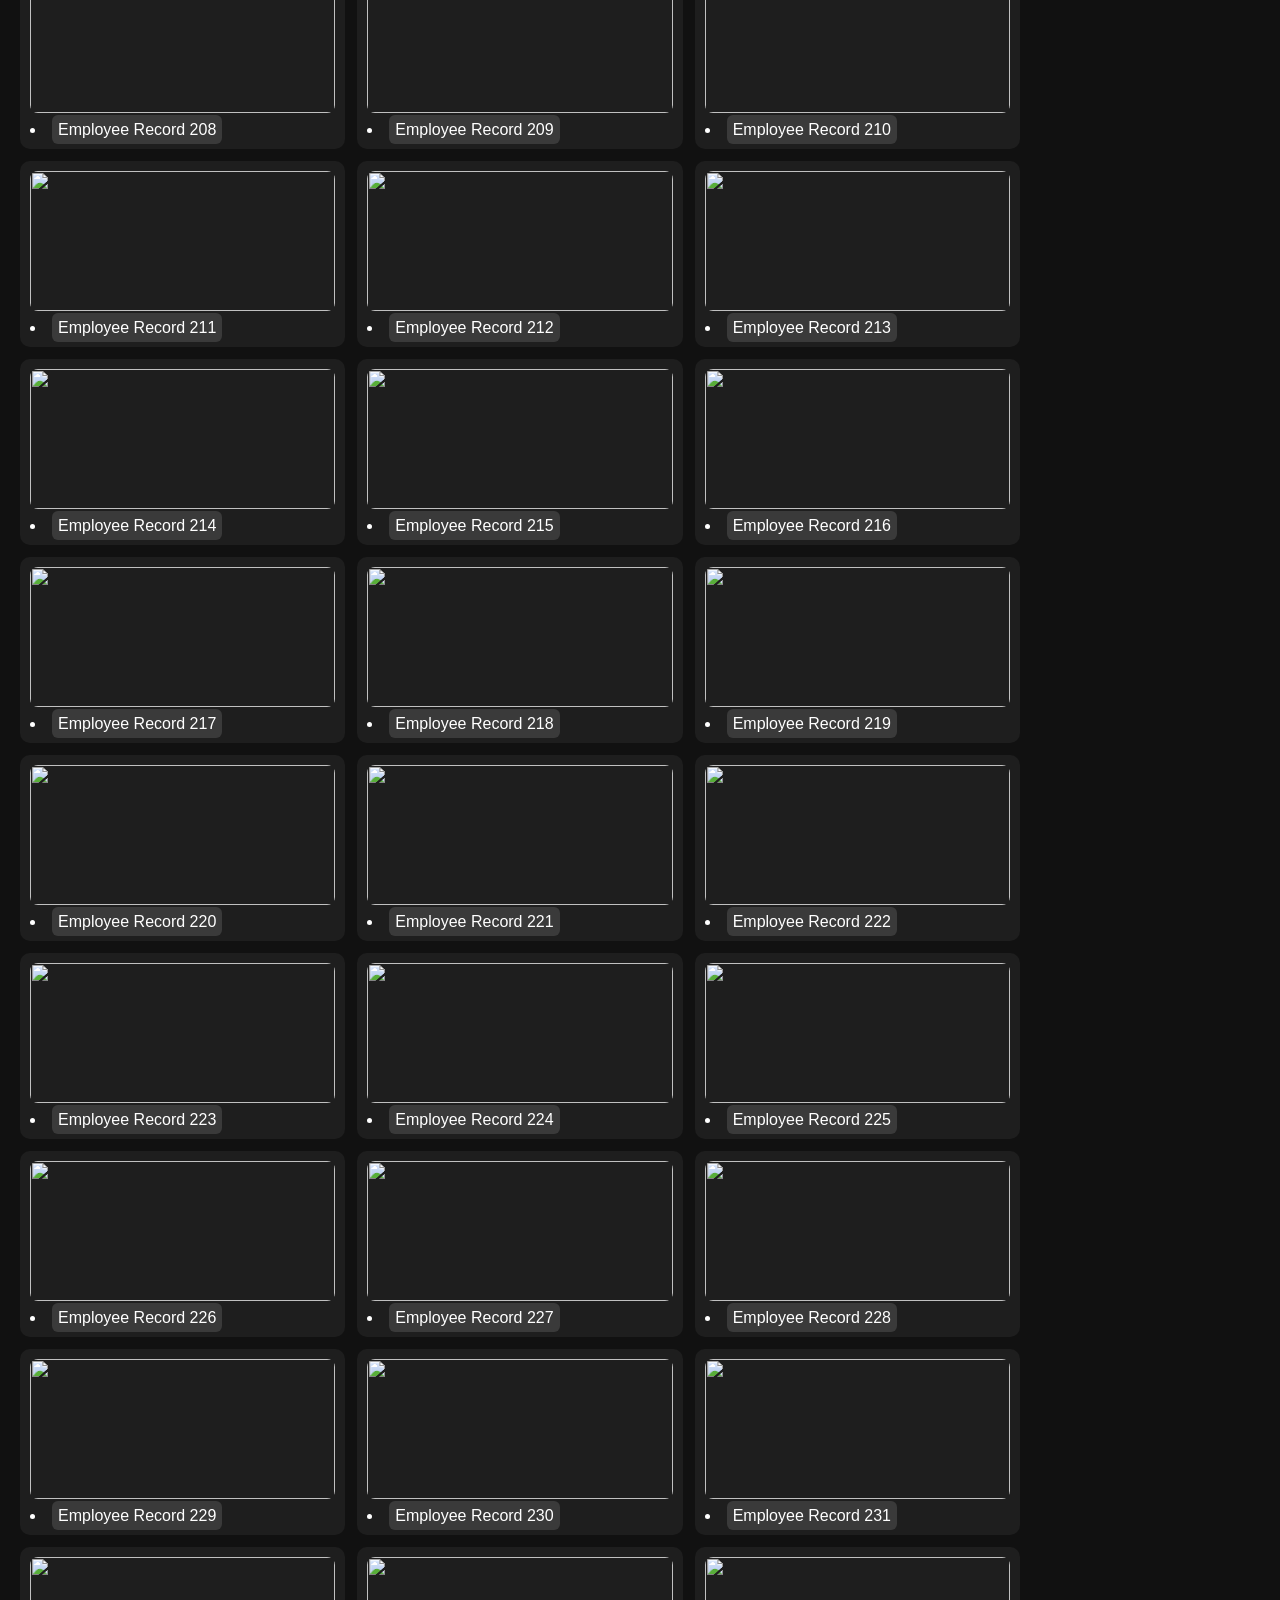
==== commit 0af8952d: "More Files" ====
--- a/index.html
+++ b/index.html
@@ -1,150 +1,2475 @@
 <!DOCTYPE html>
-<html lang="en">
+
+<html>
+
 <head>
-    <meta charset="UTF-8">
-    <meta name="viewport" content="width=device-width, initial-scale=1.0">
-    <title>Excel Fabrication Works</title>
-    <meta name="description" content="Excel Fabrication Works provides structural, custom, and precision metal fabrication for commercial, industrial, and specialty projects.">
-    <link rel="stylesheet" href="style.css">
+  <script async src="https://pagead2.googlesyndication.com/pagead/js/adsbygoogle.js?client=ca-pub-7477589841867445" crossorigin="anonymous"></script>
+  <title>Employee Information</title>
+  <meta name="viewport" content="width=device-width, initial-scale=1">
+  <meta charset="UTF-8">
+
+  <style>
+
+    body {
+
+      font-family: Arial, sans-serif;
+
+      background: #111;
+
+      color: white;
+
+      margin: 20px;
+
+    }
+
+
+
+    h2 {
+
+      margin-bottom: 15px;
+
+    }
+
+
+
+    .paragraph-area {
+
+      max-width: 1000px;
+
+      box-sizing: border-box;
+
+      margin: 0 0 16px;
+
+      padding: 12px 14px;
+
+      border: 1px solid #333;
+
+      border-radius: 8px;
+
+      background: #1e1e1e;
+
+      color: #f2f2f2;
+
+      line-height: 1.5;
+
+    }
+
+
+
+    .paragraph-area p {
+
+      margin: 0;
+
+    }
+
+
+
+    .paragraph-area a {
+
+      color: #ffd27a;
+
+    }
+
+
+
+    .search {
+
+      width: 100%;
+
+      max-width: 1000px;
+
+      box-sizing: border-box;
+
+      margin-bottom: 16px;
+
+      padding: 12px 14px;
+
+      border: 1px solid #333;
+
+      border-radius: 8px;
+
+      background: #1e1e1e;
+
+      color: white;
+
+      font-size: 16px;
+
+      outline: none;
+
+    }
+
+
+
+    .search:focus {
+
+      border-color: #666;
+
+      background: #252525;
+
+    }
+
+
+
+    .new-games {
+      max-width: 1000px;
+      box-sizing: border-box;
+      margin: 0 0 18px;
+      padding: 14px;
+      border: 1px solid #5a4218;
+      border-radius: 10px;
+      background: #241b0b;
+      box-shadow: 0 0 0 1px rgba(255, 190, 80, 0.08), 0 10px 24px rgba(0, 0, 0, 0.22);
+    }
+
+    .new-games h3 {
+      margin: 0 0 10px;
+      color: #ffd27a;
+      font-size: 18px;
+    }
+
+    .grid {
+
+      display: grid;
+
+      grid-template-columns: repeat(3, 1fr); /* 3 columns */
+
+      gap: 12px;
+
+      max-width: 1000px;
+
+    }
+
+
+
+    .record {
+
+      background: #1e1e1e;
+
+      padding: 10px;
+
+      border-radius: 10px;
+
+      display: flex;
+
+      flex-direction: column;
+
+      gap: 8px;
+
+      transition: 0.2s;
+
+      cursor: pointer;
+
+    }
+
+
+
+    .record:hover {
+
+      transform: scale(1.03);
+
+      background: #2a2a2a;
+
+    }
+
+
+
+    .record img {
+
+      width: 100%;
+
+      height: 140px;
+
+      object-fit: cover;
+
+      border-radius: 8px;
+
+    }
+
+
+
+    .record a {
+
+      color: white;
+
+      text-decoration: none;
+
+      text-align: center;
+
+      padding: 6px;
+
+      background: #3a3a3a;
+
+      border-radius: 6px;
+
+    }
+
+
+
+    .record a:hover {
+
+      background: #555;
+
+    }
+
+
+
+    /* Mobile fallback */
+
+    @media (max-width: 800px) {
+
+      .grid {
+
+        grid-template-columns: repeat(2, 1fr);
+
+      }
+
+    }
+
+
+
+    @media (max-width: 500px) {
+
+      .grid {
+
+        grid-template-columns: 1fr;
+
+      }
+
+    }
+
+  </style>
+  <style>
+    .top-links { display: flex; flex-wrap: wrap; gap: 10px; margin: 0 0 16px; }
+    .top-links .score-submit {
+      display: inline-flex;
+      align-items: center;
+      justify-content: center;
+      box-sizing: border-box;
+      max-width: 100%;
+      min-height: 44px;
+      padding: 14px 22px;
+      border: 1px solid #fff;
+      border-radius: 7px;
+      background: #fff;
+      color: #000;
+      font-size: 18px;
+      font-weight: 700;
+      line-height: 1.5;
+      text-align: center;
+      text-decoration: none;
+    }
+    .top-links .score-submit:hover { background: #000; color: #fff; }
+    .top-links .score-submit:focus-visible { outline: 2px solid #fff; outline-offset: 3px; }
+  </style>
+
 </head>
+
 <body>
-    <header class="site-header" id="top">
-        <a class="brand" href="#top" id="brandLogo" aria-label="Excel Fabrication Works home. Double-click to open employee information.">
-            <img src="images/logo.jpg" alt="Excel Fabrication Works logo">
-        </a>
-
-        <nav class="nav" aria-label="Primary navigation">
-            <a href="#services">Services</a>
-            <a href="#work">Work</a>
-            <a href="#process">Process</a>
-            <a href="#contact">Contact</a>
-        </nav>
-    </header>
-
-    <main>
-        <section class="hero">
-            <div class="hero-copy">
-                <p class="eyebrow">Structural &bull; Custom &bull; Precision</p>
-                <h1>Metal fabrication built for clean fit-up, tough work, and lasting finish.</h1>
-                <p>
-                    Excel Fabrication Works handles welded assemblies, repair work, railings, brackets,
-                    structural details, and made-to-order metal projects with practical shop skill and
-                    jobsite-ready results.
-                </p>
-                <div class="hero-actions">
-                    <a class="button primary" href="#contact">Request a Quote</a>
-                    <a class="button secondary" href="#work">View Work</a>
-                </div>
-            </div>
-
-            <div class="hero-media" aria-label="Welding work in progress">
-                <img src="images/image2.jpg" alt="Welder fabricating a metal joint with bright blue arc light">
-            </div>
-        </section>
-
-        <section class="trust-strip" aria-label="Core fabrication capabilities">
-            <span>Custom Welding</span>
-            <span>Structural Details</span>
-            <span>Repair Fabrication</span>
-            <span>Precision Fit-Up</span>
-        </section>
-
-        <section class="section" id="services">
-            <div class="section-heading">
-                <p class="eyebrow">What We Build</p>
-                <h2>Fabrication services for shops, sites, and specialty jobs.</h2>
-            </div>
-
-            <div class="service-grid">
-                <article class="service-card">
-                    <h3>Structural Fabrication</h3>
-                    <p>Frames, supports, brackets, plates, and field-ready components made to match the work ahead.</p>
-                </article>
-                <article class="service-card">
-                    <h3>Custom Metalwork</h3>
-                    <p>One-off pieces, modifications, and specialty assemblies shaped around your measurements and use case.</p>
-                </article>
-                <article class="service-card">
-                    <h3>Welding & Repair</h3>
-                    <p>MIG, stick, and repair-focused welding for worn, cracked, or damaged metal parts and equipment.</p>
-                </article>
-                <article class="service-card">
-                    <h3>Precision Prep</h3>
-                    <p>Layout, cutting, grinding, cleanup, and finish work that helps parts install cleanly and hold up.</p>
-                </article>
-            </div>
-        </section>
-
-        <section class="section work-section" id="work">
-            <div class="section-heading">
-                <p class="eyebrow">Shop Floor</p>
-                <h2>Recent fabrication scenes.</h2>
-            </div>
-
-            <div class="gallery">
-                <figure>
-                    <img src="images/image1.jpg" alt="Fabricated metal components arranged in a shop">
-                    <figcaption>Component prep and repeatable shop production.</figcaption>
-                </figure>
-                <figure>
-                    <img src="images/image3.jpg" alt="Welder working on a rectangular metal frame">
-                    <figcaption>Frame welding and fit-up for custom assemblies.</figcaption>
-                </figure>
-                <figure>
-                    <img src="images/image4.jpg" alt="Metal fabrication work photo">
-                    <figcaption>Built-to-order metal details for practical installs.</figcaption>
-                </figure>
-                <figure>
-                    <img src="images/image5.jpg" alt="Metal fabrication work photo">
-                    <figcaption>Cut, welded, and finished parts ready for use.</figcaption>
-                </figure>
-                <figure>
-                    <img src="images/image6.jpg" alt="Metal fabrication work photo">
-                    <figcaption>Precision work for durable, job-ready results.</figcaption>
-                </figure>
-            </div>
-        </section>
-
-        <section class="section process-section" id="process">
-            <div class="section-heading">
-                <p class="eyebrow">How It Works</p>
-                <h2>Clear steps from idea to finished metal.</h2>
-            </div>
-
-            <div class="process-list">
-                <article>
-                    <span>01</span>
-                    <h3>Measure & Scope</h3>
-                    <p>Send dimensions, photos, drawings, or a rough idea. We pin down the use, material needs, and finish.</p>
-                </article>
-                <article>
-                    <span>02</span>
-                    <h3>Fabricate</h3>
-                    <p>Parts are cut, fit, welded, cleaned, and checked against the job requirements before pickup or install.</p>
-                </article>
-                <article>
-                    <span>03</span>
-                    <h3>Deliver</h3>
-                    <p>You get a finished piece that is practical, strong, and ready to work where it belongs.</p>
-                </article>
-            </div>
-        </section>
-
-        <section class="contact-band" id="contact">
-            <div>
-                <p class="eyebrow">Start a Project</p>
-                <h2>Need a bracket, frame, repair, railing, or custom metal piece?</h2>
-                <p>Send the project details and Excel Fabrication Works will help turn the rough shape into finished steel.</p>
-            </div>
-            <a class="button primary" href="mailto:info@excelfabricationworks.com">Email for a Quote</a>
-        </section>
-    </main>
-
-    <footer class="site-footer">
-        <p>&copy; 2026 Excel Fabrication Works. Static site built for structural, custom, and precision fabrication.</p>
-        <a href="#top">Back to top</a>
-    </footer>
-
-    <script src="script.js"></script>
+
+
+
+<h2>Employee Information</h2>
+<nav class="top-links" aria-label="Main navigation">
+  <a class="score-submit" href="leaderboard.html">Leaderboards &rarr;</a>
+  <a class="score-submit" href="submit-score.html">Submit a score &rarr;</a>
+</nav>
+
+
+
+
+
+
+<div class="paragraph-area">
+
+  <p></p>
+
+</div>
+
+
+
+<input class="search" id="recordSearch" type="search" placeholder="Search records..." autocomplete="off">
+
+
+
+<section class="new-games" aria-labelledby="newGamesTitle">
+  <h3 id="newGamesTitle">New Employee Schedules</h3>
+  <div class="grid">
+    <div class="record">
+      <img src="../images2/260.png" alt="">
+      <li><a href="records/employee-record-260/index.html" data-search="BitLife">Employee Record 260</a></li>
+    </div>
+
+    <div class="record">
+      <img src="../images2/261.png" alt="">
+      <li><a href="records/employee-record-261/index.html" data-search="Bowmasters">Employee Record 261</a></li>
+    </div>
+
+    <div class="record">
+      <img src="../images2/262.png" alt="">
+      <li><a href="records/employee-record-262/index.html" data-search="Burrito Bison">Employee Record 262</a></li>
+    </div>
+
+    <div class="record">
+      <img src="../images2/263.png" alt="">
+      <li><a href="records/employee-record-263/index.html" data-search="Five Nights at Freddy's 2 FNAF 2 FNAF2">Employee Record 263</a></li>
+    </div>
+
+    <div class="record">
+      <img src="../images2/264.png" alt="">
+      <li><a href="records/employee-record-264/index.html" data-search="Five Nights at Freddy's 3 FNAF 3 FNAF3">Employee Record 264</a></li>
+    </div>
+
+    <div class="record">
+      <img src="../images2/265.png" alt="">
+      <li><a href="records/employee-record-265/index.html" data-search="Geometry Dash">Employee Record 265</a></li>
+    </div>
+  </div>
+</section>
+
+
+
+<div class="grid">
+
+
+
+  <div class="record">
+
+    <img src="../images2/1.png">
+
+    <li><a href="records/employee-record-001/index.html" data-search="5 Days at MADE">Employee Record 001</a></li>
+
+  </div>
+
+  <div class="record">
+
+    <img src="../images2/2.png" alt="Record 1">
+
+    <li><a href="records/employee-record-002/index.html" data-search="Ferris Clicker">Employee Record 002</a></li>
+
+  </div>
+
+  <div class="record">
+
+    <img src="../images2/3.png" alt="Record 1">
+
+    <li><a href="records/employee-record-003.html" data-search="MC 1.5">Employee Record 003</a></li>
+
+  </div>
+
+  <div class="record">
+
+    <img src="../images2/4.png" alt="Record 1">
+
+    <li><a href="records/employee-record-004.html" data-search="MC 1.8">Employee Record 004</a></li>
+
+  </div>
+
+  <div class="record">
+
+    <img src="../images2/5.png" alt="Record 1">
+
+    <li><a href="records/employee-record-005.html" data-search="1 on 1 soccer">Employee Record 005</a></li>
+
+  </div>
+
+  <div class="record">
+
+    <img src="../images2/6.png" alt="Record 1">
+
+    <li><a href="records/employee-record-006.html" data-search="1 on 1 tennis">Employee Record 006</a></li>
+
+  </div>
+
+  <div class="record">
+
+    <img src="../images2/7.png" alt="Record 1">
+
+    <li><a href="records/employee-record-007.html" data-search="8 Ball Classic">Employee Record 007</a></li>
+
+  </div>
+
+  <div class="record">
+
+    <img src="../images2/8.png" alt="Record 1">
+
+    <li><a href="records/employee-record-008.html" data-search="12 Mini Battles">Employee Record 008</a></li>
+
+  </div>
+
+  <div class="record">
+
+    <img src="../images2/9.png" alt="Record 1">
+
+    <li><a href="records/employee-record-009.html" data-search="2048">Employee Record 009</a></li>
+
+  </div>
+
+  <div class="record">
+
+    <img src="../images2/10.png" alt="Record 1">
+
+    <li><a href="records/employee-record-010.html" data-search="2048 Cupcakes">Employee Record 010</a></li>
+
+  </div>
+
+  <div class="record">
+
+    <img src="../images2/11.png" alt="Record 1">
+
+    <li><a href="records/employee-record-011.html" data-search="Agar.io">Employee Record 011</a></li>
+
+  </div>
+
+  <div class="record">
+
+    <img src="../images2/12.png" alt="Record 1">
+
+    <li><a href="records/employee-record-012.html" data-search="Age of War">Employee Record 012</a></li>
+
+  </div>
+
+  <div class="record">
+
+    <img src="../images2/13.png" alt="Record 1">
+
+    <li><a href="records/employee-record-013.html" data-search="Age of War 2">Employee Record 013</a></li>
+
+  </div>
+
+  <div class="record">
+
+    <img src="../images2/14.png" alt="Record 1">
+
+    <li><a href="records/employee-record-014.html" data-search="Ages of Conflict">Employee Record 014</a></li>
+
+  </div>
+
+  <div class="record">
+
+    <img src="../images2/15.png" alt="Record 1">
+
+    <li><a href="records/employee-record-015.html" data-search="MC Alpha 1.2.6">Employee Record 015</a></li>
+
+  </div>
+
+  <div class="record">
+
+    <img src="../images2/16.png" alt="Record 1">
+
+    <li><a href="records/employee-record-016.html" data-search="Among Us">Employee Record 016</a></li>
+
+  </div>
+
+  <div class="record">
+
+    <img src="../images2/17.png" alt="Record 1">
+
+    <li><a href="records/employee-record-017.html" data-search="Angry Birds">Employee Record 017</a></li>
+
+  </div>
+
+  <div class="record">
+
+    <img src="../images2/18.png" alt="Record 1">
+
+    <li><a href="records/employee-record-018.html" data-search="Angry Birds Showdown">Employee Record 018</a></li>
+
+  </div>
+
+  <div class="record">
+
+    <img src="../images2/19.png" alt="Record 1">
+
+    <li><a href="records/employee-record-019.html" data-search="Angry Birds Space">Employee Record 019</a></li>
+
+  </div>
+
+  <div class="record">
+
+    <img src="../images2/20.png" alt="Record 1">
+
+    <li><a href="records/employee-record-020.html" data-search="Awesome Tanks">Employee Record 020</a></li>
+
+  </div>
+
+  <div class="record">
+
+    <img src="../images2/21.png" alt="Record 1">
+
+    <li><a href="records/employee-record-021.html" data-search="Awesome Tanks 2">Employee Record 021</a></li>
+
+  </div>
+
+  <div class="record">
+
+    <img src="../images2/22.png" alt="Record 1">
+
+    <li><a href="records/employee-record-022.html" data-search="Backrooms">Employee Record 022</a></li>
+
+  </div>
+
+  <div class="record">
+
+    <img src="../images2/23.png" alt="Record 1">
+
+    <li><a href="records/employee-record-023.html" data-search="Bacon May Die">Employee Record 023</a></li>
+
+  </div>
+
+  <div class="record">
+
+    <img src="../images2/24.png" alt="Record 1">
+
+    <li><a href="records/employee-record-024.html" data-search="Bad Ice Cream">Employee Record 024</a></li>
+
+  </div>
+
+  <div class="record">
+
+    <img src="../images2/25.png" alt="Record 1">
+
+    <li><a href="records/employee-record-025.html" data-search="Bad Ice Cream 2">Employee Record 025</a></li>
+
+  </div>
+
+  <div class="record">
+
+    <img src="../images2/26.png" alt="Record 1">
+
+    <li><a href="records/employee-record-026.html" data-search="Bad Ice Cream 3">Employee Record 026</a></li>
+
+  </div>
+
+  <div class="record">
+
+    <img src="../images2/27.png" alt="Record 1">
+
+    <li><a href="records/employee-record-027.html" data-search="Bad Piggies">Employee Record 027</a></li>
+
+  </div>
+
+  <div class="record">
+
+    <img src="../images2/28.png" alt="Record 1">
+
+    <li><a href="records/employee-record-028.html" data-search="Baseball Bros">Employee Record 028</a></li>
+
+  </div>
+
+  <div class="record">
+
+    <img src="../images2/29.png" alt="Record 1">
+
+    <li><a href="records/employee-record-029.html" data-search="Basketball Legends">Employee Record 029</a></li>
+
+  </div>
+
+  <div class="record">
+
+    <img src="../images2/30.png" alt="Record 1">
+
+    <li><a href="records/employee-record-030.html" data-search="Basketball Stars">Employee Record 030</a></li>
+
+  </div>
+
+  <div class="record">
+
+    <img src="../images2/31.png" alt="Record 1">
+
+    <li><a href="records/employee-record-031.html" data-search="Basket Bros">Employee Record 031</a></li>
+
+  </div>
+
+  <div class="record">
+
+    <img src="../images2/32.png" alt="Record 1">
+
+    <li><a href="records/employee-record-032.html" data-search="Basket Random">Employee Record 032</a></li>
+
+  </div>
+
+  <div class="record">
+
+    <img src="../images2/33.png" alt="Record 1">
+
+    <li><a href="records/employee-record-033.html" data-search="MC Beta 1.3">Employee Record 033</a></li>
+
+  </div>
+
+  <div class="record">
+
+    <img src="../images2/34.png" alt="Record 1">
+
+    <li><a href="records/employee-record-034.htm" data-search="Bit Planes">Employee Record 034</a></li>
+
+  </div>
+
+  <div class="record">
+
+    <img src="../images2/35.png" alt="Record 1">
+
+    <li><a href="records/employee-record-035.html" data-search="Blocky Snakes">Employee Record 035</a></li>
+
+  </div>
+
+  <div class="record">
+
+    <img src="../images2/36.png" alt="Record 1">
+
+    <li><a href="records/employee-record-036.html" data-search="Bloons TD">Employee Record 036</a></li>
+
+  </div>
+
+  <div class="record">
+
+    <img src="../images2/37.png" alt="Record 1">
+
+    <li><a href="records/employee-record-037.html" data-search="Bloons TD2">Employee Record 037</a></li>
+
+  </div>
+
+  <div class="record">
+
+    <img src="../images2/38.png" alt="Record 1">
+
+    <li><a href="records/employee-record-038.html" data-search="Bloons TD3">Employee Record 038</a></li>
+
+  </div>
+
+  <div class="record">
+
+    <img src="../images2/39.png" alt="Record 1">
+
+     <li><a href="records/employee-record-039.html" data-search="Bloons TD4">Employee Record 039</a></li>
+
+  </div>
+
+  <div class="record">
+
+    <img src="../images2/40.png" alt="Record 1">
+
+    <li><a href="records/employee-record-040.html" data-search="Bloons TD5">Employee Record 040</a></li>
+
+  </div>
+
+  <div class="record">
+
+    <img src="../images2/41.png" alt="Record 1">
+
+    <li><a href="records/employee-record-041.html" data-search="Bloxorz">Employee Record 041</a></li>
+
+  </div>
+
+  <div class="record">
+
+    <img src="../images2/42.png" alt="Record 1">
+
+    <li><a href="records/employee-record-042.html" data-search="Blumgi Racers">Employee Record 042</a></li>
+
+  </div>
+
+  <div class="record">
+
+    <img src="../images2/43.png" alt="Record 1">
+
+    <li><a href="records/employee-record-043.html" data-search="Blumgi Rocket">Employee Record 043</a></li>
+
+  </div>
+
+  <div class="record">
+
+    <img src="../images2/44.png" alt="Record 1">
+
+    <li><a href="records/employee-record-044.html" data-search="Bob the Robber">Employee Record 044</a></li>
+
+  </div>
+
+  <div class="record">
+
+    <img src="../images2/45.png" alt="Record 1">
+
+    <li><a href="records/employee-record-045.html" data-search="Bob the Robber 2">Employee Record 045</a></li>
+
+  </div>
+
+  <div class="record">
+
+    <img src="../images2/46.png" alt="Record 1">
+
+     <li><a href="records/employee-record-046.html" data-search="Bob the Robber 5">Employee Record 046</a></li>
+
+  </div>
+
+  <div class="record">
+
+    <img src="../images2/47.png" alt="Record 1">
+
+    <li><a href="records/employee-record-047.htm" data-search="Boxing Random">Employee Record 047</a></li>
+
+  </div>
+
+  <div class="record">
+
+    <img src="../images2/48.png" alt="Record 1">
+
+    <li><a href="records/employee-record-048.html" data-search="Breaking the Bank">Employee Record 048</a></li>
+
+  </div>
+
+  <div class="record">
+
+    <img src="../images2/49.png" alt="Record 1">
+
+    <li><a href="records/employee-record-049.html" data-search="Bubble Shooter">Employee Record 049</a></li>
+
+  </div>
+
+  <div class="record">
+
+    <img src="../images2/50.png" alt="Record 1">
+
+    <li><a href="records/employee-record-050.html" data-search="Candy Crush">Employee Record 050</a></li>
+
+  </div>
+
+  <div class="record">
+
+    <img src="../images2/51.png" alt="Record 1">
+
+    <li><a href="records/employee-record-051.html" data-search="Capybara Clicker">Employee Record 051</a></li>
+
+  </div>
+
+  <div class="record">
+
+    <img src="../images2/52.png" alt="Record 1">
+
+    <li><a href="records/employee-record-052.html" data-search="Car Drawing">Employee Record 052</a></li>
+
+  </div>
+
+  <div class="record">
+
+    <img src="../images2/53.png" alt="Record 1">
+
+    <li><a href="records/employee-record-053.html" data-search="Car King Arena">Employee Record 053</a></li>
+
+  </div>
+
+  <div class="record">
+
+    <img src="../images2/54.png" alt="Record 1">
+
+    <li><a href="records/employee-record-054.html" data-search="Chess">Employee Record 054</a></li>
+
+  </div>
+
+  <div class="record">
+
+    <img src="../images2/55.png" alt="Record 1">
+
+    <li><a href="records/employee-record-055.html" data-search="Choppy Orc">Employee Record 055</a></li>
+
+  </div>
+
+  <div class="record">
+
+    <img src="../images2/56.png" alt="Record 1">
+
+     <li><a href="records/employee-record-056.html" data-search="CircloO">Employee Record 056</a></li>
+
+  </div>
+
+  <div class="record">
+
+    <img src="../images2/57.png" alt="Record 1">
+
+    <li><a href="records/employee-record-057.html" data-search="CircloO 2">Employee Record 057</a></li>
+
+  </div>
+
+  <div class="record">
+
+    <img src="../images2/58.png" alt="Record 1">
+
+    <li><a href="records/employee-record-058.html" data-search="Clash of Vikings">Employee Record 058</a></li>
+
+  </div>
+
+  <div class="record">
+
+    <img src="../images2/59.png" alt="Record 1">
+
+    <li><a href="records/employee-record-059.html" data-search="Cleanup.io">Employee Record 059</a></li>
+
+  </div>
+
+  <div class="record">
+
+    <img src="../images2/60.png" alt="Record 1">
+
+    <li><a href="records/employee-record-060.html" data-search="Cluster Rush">Employee Record 060</a></li>
+
+  </div>
+
+  <div class="record">
+
+    <img src="../images2/61.png" alt="Record 1">
+
+    <li><a href="records/employee-record-061.htm" data-search="Cookie Clicker">Employee Record 061</a></li>
+
+  </div>
+
+  <div class="record">
+
+    <img src="../images2/62.png" alt="Record 1">
+
+    <li><a href="records/employee-record-062.html" data-search="Crazy Cars">Employee Record 062</a></li>
+
+  </div>
+
+  <div class="record">
+
+    <img src="../images2/63.png" alt="Record 1">
+
+    <li><a href="records/employee-record-063.html" data-search="Crazy Motorcycle">Employee Record 063</a></li>
+
+  </div>
+
+  <div class="record">
+
+    <img src="../images2/64.png" alt="Record 1">
+
+     <li><a href="records/employee-record-064.htm" data-search="Crossy Road">Employee Record 064</a></li>
+
+  </div>
+
+  <div class="record">
+
+    <img src="../images2/65.png" alt="Record 1">
+
+    <li><a href="records/employee-record-065.html" data-search="Dadish">Employee Record 065</a></li>
+
+  </div>
+
+  <div class="record">
+
+    <img src="../images2/66.png" alt="Record 1">
+
+    <li><a href="records/employee-record-066.html" data-search="Dadish 2">Employee Record 066</a></li>
+
+  </div>
+
+  <div class="record">
+
+    <img src="../images2/67.png" alt="Record 1">
+
+    <li><a href="records/employee-record-067.html" data-search="Dadish 3">Employee Record 067</a></li>
+
+  </div>
+
+  <div class="record">
+
+    <img src="../images2/68.png" alt="Record 1">
+
+    <li><a href="records/employee-record-068.html" data-search="Death Run 3d">Employee Record 068</a></li>
+
+  </div>
+
+  <div class="record">
+
+    <img src="../images2/69.png" alt="Record 1">
+
+    <li><a href="records/employee-record-069.html" data-search="Doodle Jump">Employee Record 069</a></li>
+
+  </div>
+
+  <div class="record">
+
+    <img src="../images2/70.png" alt="Record 1">
+
+    <li><a href="records/employee-record-070.html" data-search="Draw Climber">Employee Record 070</a></li>
+
+  </div>
+
+  <div class="record">
+
+    <img src="../images2/71.png" alt="Record 1">
+
+    <li><a href="records/employee-record-071.htm" data-search="Dread Head Parkour">Employee Record 071</a></li>
+
+  </div>
+
+  <div class="record">
+
+    <img src="../images2/72.png" alt="Record 1">
+
+    <li><a href="records/employee-record-072.htm" data-search="Drift Boss">Employee Record 072</a></li>
+
+  </div>
+
+  <div class="record">
+
+    <img src="../images2/73.png" alt="Record 1">
+
+    <li><a href="records/employee-record-073.htm" data-search="Drive Mad">Employee Record 073</a></li>
+
+  </div>
+
+  <div class="record">
+
+    <img src="../images2/74.png" alt="Record 1">
+
+    <li><a href="records/employee-record-074.html" data-search="Duck Life">Employee Record 074</a></li>
+
+  </div>
+
+  <div class="record">
+
+    <img src="../images2/75.png" alt="Record 1">
+
+    <li><a href="records/employee-record-075.html" data-search="Duck Life 2">Employee Record 075</a></li>
+
+  </div>
+
+  <div class="record">
+
+    <img src="../images2/76.png" alt="Record 1">
+
+    <li><a href="records/employee-record-076.html" data-search="Duck Life 3">Employee Record 076</a></li>
+
+  </div>
+
+  <div class="record">
+
+    <img src="../images2/77.png" alt="Record 1">
+
+    <li><a href="records/employee-record-077.html" data-search="Duck Life 4">Employee Record 077</a></li>
+
+  </div>
+
+  <div class="record">
+
+    <img src="../images2/78.png" alt="Record 1">
+
+    <li><a href="records/employee-record-078.html" data-search="Duck Life 5">Employee Record 078</a></li>
+
+  </div>
+
+  <div class="record">
+
+    <img src="../images2/79.png" alt="Record 1">
+
+    <li><a href="records/employee-record-079.html" data-search="Ducklings.io">Employee Record 079</a></li>
+
+  </div>
+
+  <div class="record">
+
+    <img src="../images2/80.png" alt="Record 1">
+
+    <li><a href="records/employee-record-080.html" data-search="Eagle Ride">Employee Record 080</a></li>
+
+  </div>
+
+  <div class="record">
+
+    <img src="../images2/81.png" alt="Record 1">
+
+    <li><a href="records/employee-record-081.html" data-search="Earn to Die">Employee Record 081</a></li>
+
+  </div>
+
+  <div class="record">
+
+    <img src="../images2/82.png" alt="Record 1">
+
+    <li><a href="records/employee-record-082.html" data-search="Earn to Die 2">Employee Record 082</a></li>
+
+  </div>
+
+  <div class="record">
+
+    <img src="../images2/83.png" alt="Record 1">
+
+    <li><a href="records/employee-record-083.html" data-search="Eggy Car">Employee Record 083</a></li>
+
+  </div>
+
+  <div class="record">
+
+    <img src="../images2/84.png" alt="Record 1">
+
+    <li><a href="records/employee-record-084.htm" data-search="Elastic Face">Employee Record 084</a></li>
+
+  </div>
+
+  <div class="record">
+
+    <img src="../images2/85.png" alt="Record 1">
+
+    <li><a href="records/employee-record-085.html" data-search="Escaping the Prison">Employee Record 085</a></li>
+
+  </div>
+
+  <div class="record">
+
+    <img src="../images2/86.png" alt="Record 1">
+
+    <li><a href="records/employee-record-086.html" data-search="Evil Glitch">Employee Record 086</a></li>
+
+  </div>
+
+  <div class="record">
+
+    <img src="../images2/87.png" alt="Record 1">
+
+    <li><a href="records/employee-record-087.html" data-search="Fancy Pants Adventure">Employee Record 087</a></li>
+
+  </div>
+
+  <div class="record">
+
+    <img src="../images2/88.png" alt="Record 1">
+
+    <li><a href="records/employee-record-088.html" data-search="Fancy Pants Adventure 2">Employee Record 088</a></li>
+
+  </div>
+
+  <div class="record">
+
+    <img src="../images2/89.png" alt="Record 1">
+
+    <li><a href="records/employee-record-089.html" data-search="Fire Boy and Water Girl">Employee Record 089</a></li>
+
+  </div>
+
+  <div class="record">
+
+    <img src="../images2/90.png" alt="Record 1">
+
+    <li><a href="records/employee-record-090.html" data-search="Fire Boy and Water Girl 2">Employee Record 090</a></li>
+
+  </div>
+
+  <div class="record">
+
+    <img src="../images2/91.png" alt="Record 1">
+
+    <li><a href="records/employee-record-091.html" data-search="Fire Boy and Water Girl 3">Employee Record 091</a></li>
+
+  </div>
+
+  <div class="record">
+
+    <img src="../images2/92.png" alt="Record 1">
+
+    <li><a href="records/employee-record-092.html" data-search="Fire Boy and Water Girl">Employee Record 092</a></li>
+
+  </div>
+
+  <div class="record">
+
+    <img src="../images2/93.png" alt="Record 1">
+
+    <li><a href="records/employee-record-093.html" data-search="Flappy Bird">Employee Record 093</a></li>
+
+  </div>
+
+  <div class="record">
+
+    <img src="../images2/94.png" alt="Record 1">
+
+    <li><a href="records/employee-record-094.html" data-search="Flood Runner 2">Employee Record 094</a></li>
+
+  </div>
+
+  <div class="record">
+
+    <img src="../images2/95.png" alt="Record 1">
+
+    <li><a href="records/employee-record-095.html" data-search="Flood Runner 3">Employee Record 095</a></li>
+
+  </div>
+
+  <div class="record">
+
+    <img src="../images2/96.png" alt="Record 1">
+
+    <li><a href="records/employee-record-096.html" data-search="Flood Runner 4">Employee Record 096</a></li>
+
+  </div>
+
+  <div class="record">
+
+    <img src="../images2/97.png" alt="Record 1">
+
+    <li><a href="records/employee-record-097.html" data-search="FNAF">Employee Record 097</a></li>
+
+  </div>
+
+  <div class="record">
+
+    <img src="../images2/98.png" alt="Record 1">
+
+    <li><a href="records/employee-record-098.html" data-search="FNAF4">Employee Record 098</a></li>
+
+  </div>
+
+  <div class="record">
+
+    <img src="../images2/99.png" alt="Record 1">
+
+    <li><a href="records/employee-record-099.html" data-search="Football Bros">Employee Record 099</a></li>
+
+  </div>
+
+  <div class="record">
+
+    <img src="../images2/100.png" alt="Record 1">
+
+    <li><a href="records/employee-record-100.html" data-search="Football Legends">Employee Record 100</a></li>
+
+  </div>
+
+  <div class="record">
+
+    <img src="../images2/101.png" alt="Record 1">
+
+    <li><a href="records/employee-record-101.html" data-search="Free Rider 3">Employee Record 101</a></li>
+
+  </div>
+
+  <div class="record">
+
+    <img src="../images2/102.png" alt="Record 1">
+
+    <li><a href="records/employee-record-102.html" data-search="Fruit Ninja">Employee Record 102</a></li>
+
+  </div>
+
+  <div class="record">
+
+    <img src="../images2/103.png" alt="Record 1">
+
+    <li><a href="records/employee-record-103.html" data-search="Funny Battle">Employee Record 103</a></li>
+
+  </div>
+
+  <div class="record">
+
+    <img src="../images2/104.png" alt="Record 1">
+
+    <li><a href="records/employee-record-104.html" data-search="Funny Battle 2">Employee Record 104</a></li>
+
+  </div>
+
+  <div class="record">
+
+    <img src="../images2/105.png" alt="Record 1">
+
+    <li><a href="records/employee-record-105.html" data-search="Geometry Dash">Employee Record 105</a></li>
+
+  </div>
+
+  <div class="record">
+
+    <img src="../images2/106.png" alt="Record 1">
+
+    <li><a href="records/employee-record-106.html" data-search="Geometry Vibes">Employee Record 106</a></li>
+
+  </div>
+
+  <div class="record">
+
+    <img src="../images2/107.png" alt="Record 1">
+
+    <li><a href="records/employee-record-107.htm" data-search="Getaway Shootout">Employee Record 107</a></li>
+
+  </div>
+
+  <div class="record">
+
+    <img src="../images2/108.png" alt="Record 1">
+
+    <li><a href="records/employee-record-108.html" data-search="Get On Top">Employee Record 108</a></li>
+
+  </div>
+
+  <div class="record">
+
+    <img src="../images2/109.png" alt="Record 1">
+
+     <li><a href="records/employee-record-109.html" data-search="Google Baseball">Employee Record 109</a></li>
+
+  </div>
+
+  <div class="record">
+
+    <img src="../images2/110.png" alt="Record 1">
+
+    <li><a href="records/employee-record-110.html" data-search="Chrome Dino">Employee Record 110</a></li>
+
+  </div>
+
+  <div class="record">
+
+    <img src="../images2/111.png" alt="Record 1">
+
+    <li><a href="records/employee-record-111.html" data-search="Guess Their Answer">Employee Record 111</a></li>
+
+  </div>
+
+  <div class="record">
+
+    <img src="../images2/112.png" alt="Record 1">
+
+    <li><a href="records/employee-record-112.html" data-search="Hanger 2">Employee Record 112</a></li>
+
+  </div>
+
+  <div class="record">
+
+    <img src="../images2/113.png" alt="Record 1">
+
+    <li><a href="records/employee-record-113.html" data-search="Happy Wheels">Employee Record 113</a></li>
+
+  </div>
+
+  <div class="record">
+
+    <img src="../images2/114.png" alt="Record 1">
+
+    <li><a href="records/employee-record-114.html" data-search="Helix Jump">Employee Record 114</a></li>
+
+  </div>
+
+  <div class="record">
+
+    <img src="../images2/115.png" alt="Record 1">
+
+    <li><a href="records/employee-record-115.html" data-search="Hill Climbing Race">Employee Record 115</a></li>
+
+  </div>
+
+  <div class="record">
+
+    <img src="../images2/116.png" alt="Record 1">
+
+    <li><a href="records/employee-record-116.html" data-search="Hole.io">Employee Record 116</a></li>
+
+  </div>
+
+  <div class="record">
+
+    <img src="../images2/117.png" alt="Record 1">
+
+    <li><a href="records/employee-record-117.html" data-search="House of Hazards">Employee Record 117</a></li>
+
+  </div>
+
+  <div class="record">
+
+    <img src="../images2/118.png" alt="Record 1">
+
+    <li><a href="records/employee-record-118.html" data-search="Hover Race Car Drive">Employee Record 118</a></li>
+
+  </div>
+
+  <div class="record">
+
+    <img src="../images2/119.png" alt="Record 1">
+
+    <li><a href="records/employee-record-119.html" data-search="Idle Breakout">Employee Record 119</a></li>
+
+  </div>
+
+  <div class="record">
+
+    <img src="../images2/120.png" alt="Record 1">
+
+    <li><a href="records/employee-record-120.html" data-search="MC">Employee Record 120</a></li>
+
+  </div>
+
+  <div class="record">
+
+    <img src="../images2/121.png" alt="Record 1">
+
+    <li><a href="records/employee-record-121.html" data-search="Iron Snout">Employee Record 121</a></li>
+
+  </div>
+
+  <div class="record">
+
+    <img src="../images2/122.png" alt="Record 1">
+
+    <li><a href="records/employee-record-122.html" data-search="Jet Pack Joyride">Employee Record 122</a></li>
+
+  </div>
+
+  <div class="record">
+
+    <img src="../images2/123.png" alt="Record 1">
+
+    <li><a href="records/employee-record-123.html" data-search="Johnny Trigger">Employee Record 123</a></li>
+
+  </div>
+
+  <div class="record">
+
+    <img src="../images2/124.png" alt="Record 1">
+
+    <li><a href="records/employee-record-124.html" data-search="Jumping Shell">Employee Record 124</a></li>
+
+  </div>
+
+  <div class="record">
+
+    <img src="../images2/125.png" alt="Record 1">
+
+    <li><a href="records/employee-record-125.html" data-search="Karate Bros">Employee Record 125</a></li>
+
+  </div>
+
+  <div class="record">
+
+    <img src="../images2/126.png" alt="Record 1">
+
+    <li><a href="records/employee-record-126.html" data-search="Learn to Fly">Employee Record 126</a></li>
+
+  </div>
+
+  <div class="record">
+
+    <img src="../images2/127.png" alt="Record 1">
+
+    <li><a href="records/employee-record-127.html" data-search="Learn to Fly 2">Employee Record 127</a></li>
+
+  </div>
+
+  <div class="record">
+
+    <img src="../images2/128.png" alt="Record 1">
+
+    <li><a href="records/employee-record-128.html" data-search="Learn to Fly Idle">Employee Record 128</a></li>
+
+  </div>
+
+  <div class="record">
+
+    <img src="../images2/129.png" alt="Record 1">
+
+    <li><a href="records/employee-record-129.html" data-search="Level Devil">Employee Record 129</a></li>
+
+  </div>
+
+  <div class="record">
+
+    <img src="../images2/130.png" alt="Record 1">
+
+    <li><a href="records/employee-record-130.html" data-search="Melon Playground">Employee Record 130</a></li>
+
+  </div>
+
+  <div class="record">
+
+    <img src="../images2/131.png" alt="Record 1">
+
+    <li><a href="records/employee-record-131.html" data-search="Merge Round Racers">Employee Record 131</a></li>
+
+  </div>
+
+  <div class="record">
+
+    <img src="../images2/132.png" alt="Record 1">
+
+    <li><a href="records/employee-record-132.html" data-search="Minesweeper">Employee Record 132</a></li>
+
+  </div>
+
+  <div class="record">
+
+    <img src="../images2/133.png" alt="Record 1">
+
+    <li><a href="records/employee-record-133.htm" data-search="Monkey Mart">Employee Record 133</a></li>
+
+  </div>
+
+  <div class="record">
+
+    <img src="../images2/134.png" alt="Record 1">
+
+    <li><a href="records/employee-record-134.html" data-search="Monster tracks">Employee Record 134</a></li>
+
+  </div>
+
+  <div class="record">
+
+    <img src="../images2/135.png" alt="Record 1">
+
+    <li><a href="records/employee-record-135.htm" data-search="Moto X3M">Employee Record 135</a></li>
+
+  </div>
+
+  <div class="record">
+
+    <img src="../images2/136.png" alt="Record 1">
+
+    <li><a href="records/employee-record-136.html" data-search="Moto X3M 2">Employee Record 136</a></li>
+
+  </div>
+
+  <div class="record">
+
+    <img src="../images2/137.png" alt="Record 1">
+
+    <li><a href="records/employee-record-137.html" data-search="Moto X3M 3">Employee Record 137</a></li>
+
+  </div>
+
+  <div class="record">
+
+    <img src="../images2/138.png" alt="Record 1">
+
+    <li><a href="records/employee-record-138.html" data-search="Moto X3M Pool Party">Employee Record 138</a></li>
+
+  </div>
+
+  <div class="record">
+
+    <img src="../images2/139.png" alt="Record 1">
+
+    <li><a href="records/employee-record-139.html" data-search="Moto X3M Spooky Land">Employee Record 139</a></li>
+
+  </div>
+
+  <div class="record">
+
+    <img src="../images2/140.png" alt="Record 1">
+
+    <li><a href="records/employee-record-140.html" data-search="Moto X3M Winter">Employee Record 140</a></li>
+
+  </div>
+
+  <div class="record">
+
+    <img src="../images2/141.png" alt="Record 1">
+
+    <li><a href="records/employee-record-141.html" data-search="Noob Miner">Employee Record 141</a></li>
+
+  </div>
+
+  <div class="record">
+
+    <img src="../images2/142.png" alt="Record 1">
+
+    <li><a href="records/employee-record-142.html" data-search="Opposite Day">Employee Record 142</a></li>
+
+  </div>
+
+  <div class="record">
+
+    <img src="../images2/143.png" alt="Record 1">
+
+    <li><a href="records/employee-record-143.html" data-search="Ovo">Employee Record 143</a></li>
+
+  </div>
+
+  <div class="record">
+
+    <img src="../images2/144.png" alt="Record 1">
+
+    <li><a href="records/employee-record-144.html" data-search="Ovo 2">Employee Record 144</a></li>
+
+  </div>
+
+  <div class="record">
+
+    <img src="../images2/145.png" alt="Record 1">
+
+    <li><a href="records/employee-record-145.html" data-search="Pacman">Employee Record 145</a></li>
+
+  </div>
+
+  <div class="record">
+
+    <img src="../images2/146.png" alt="Record 1">
+
+    <li><a href="records/employee-record-146.html" data-search="Papas Bakeria">Employee Record 146</a></li>
+
+  </div>
+
+  <div class="record">
+
+    <img src="../images2/147.png" alt="Record 1">
+
+    <li><a href="records/employee-record-147.html" data-search="Papas Cheeseria">Employee Record 147</a></li>
+
+  </div>
+
+  <div class="record">
+
+    <img src="../images2/148.png" alt="Record 1">
+
+    <li><a href="records/employee-record-148.html" data-search="Papas Cupcakeria">Employee Record 148</a></li>
+
+  </div>
+
+  <div class="record">
+
+    <img src="../images2/149.png" alt="Record 1">
+
+    <li><a href="records/employee-record-149.html" data-search="Papas Donuteria">Employee Record 149</a></li>
+
+  </div>
+
+  <div class="record">
+
+    <img src="../images2/150.png" alt="Record 1">
+
+    <li><a href="records/employee-record-150.html" data-search="Papas Freezeria">Employee Record 150</a></li>
+
+  </div>
+
+  <div class="record">
+
+    <img src="../images2/151.png" alt="Record 1">
+
+    <li><a href="records/employee-record-151.html" data-search="Papas Hot Doggeria">Employee Record 151</a></li>
+
+  </div>
+
+  <div class="record">
+
+    <img src="../images2/152.png" alt="Record 1">
+
+    <li><a href="records/employee-record-152.html" data-search="Papas Pancakeria">Employee Record 152</a></li>
+
+  </div>
+
+  <div class="record">
+
+    <img src="../images2/153.png" alt="Record 1">
+
+    <li><a href="records/employee-record-153.html" data-search="Papas Pasteria">Employee Record 153</a></li>
+
+  </div>
+
+  <div class="record">
+
+    <img src="../images2/154.png" alt="Record 1">
+
+    <li><a href="records/employee-record-154.html" data-search="Papas Pizzeria">Employee Record 154</a></li>
+
+  </div>
+
+  <div class="record">
+
+    <img src="../images2/155.png" alt="Record 1">
+
+    <li><a href="records/employee-record-155.html" data-search="Papas Tacomia">Employee Record 155</a></li>
+
+  </div>
+
+  <div class="record">
+
+    <img src="../images2/156.png" alt="Record 1">
+
+    <li><a href="records/employee-record-156.html" data-search="Papas Wingeria">Employee Record 156</a></li>
+
+  </div>
+
+  <div class="record">
+
+    <img src="../images2/157.png" alt="Record 1">
+
+    <li><a href="records/employee-record-157.htm" data-search="Paper.io 2">Employee Record 157</a></li>
+
+  </div>
+
+  <div class="record">
+
+    <img src="../images2/158.png" alt="Record 1">
+
+    <li><a href="records/employee-record-158.html" data-search="Parking Fury">Employee Record 158</a></li>
+
+  </div>
+
+  <div class="record">
+
+    <img src="../images2/159.png" alt="Record 1">
+
+    <li><a href="records/employee-record-159.html" data-search="Parking Fury 2">Employee Record 159</a></li>
+
+  </div>
+
+  <div class="record">
+
+    <img src="../images2/160.png" alt="Record 1">
+
+    <li><a href="records/employee-record-160.html" data-search="Parking Fury 3">Employee Record 160</a></li>
+
+  </div>
+
+  <div class="record">
+
+    <img src="../images2/161.png" alt="Record 1">
+
+    <li><a href="records/employee-record-161.html" data-search="Ping Pong Chaos">Employee Record 161</a></li>
+
+  </div>
+
+  <div class="record">
+
+    <img src="../images2/162.png" alt="Record 1">
+
+    <li><a href="records/employee-record-162.html" data-search="Pixel Speedrun">Employee Record 162</a></li>
+
+  </div>
+
+  <div class="record">
+
+    <img src="../images2/163.png" alt="Record 1">
+
+    <li><a href="records/employee-record-163.html" data-search="Plants vs Zombies">Employee Record 163</a></li>
+
+  </div>
+
+  <div class="record">
+
+    <img src="../images2/164.png" alt="Record 1">
+
+    <li><a href="records/employee-record-164.html" data-search="Plonky">Employee Record 164</a></li>
+
+  </div>
+
+  <div class="record">
+
+    <img src="../images2/165.png" alt="Record 1">
+
+    <li><a href="records/employee-record-165.html" data-search="Poly Track">Employee Record 165</a></li>
+
+  </div>
+
+  <div class="record">
+
+    <img src="../images2/166.png" alt="Record 1">
+
+    <li><a href="records/employee-record-166.html" data-search="Poor Bunny">Employee Record 166</a></li>
+
+  </div>
+
+  <div class="record">
+
+    <img src="../images2/167.png" alt="Record 1">
+
+    <li><a href="records/employee-record-167.html" data-search="Pou">Employee Record 167</a></li>
+
+  </div>
+
+  <div class="record">
+
+    <img src="../images2/168.png" alt="Record 1">
+
+    <li><a href="records/employee-record-168.htm" data-search="Rag Doll Archers">Employee Record 168</a></li>
+
+  </div>
+
+  <div class="record">
+
+    <img src="../images2/169.png" alt="Record 1">
+
+    <li><a href="records/employee-record-169.html" data-search="Rag Doll Hit">Employee Record 169</a></li>
+
+  </div>
+
+  <div class="record">
+
+    <img src="../images2/170.png" alt="Record 1">
+
+    <li><a href="records/employee-record-170.html" data-search="Rag Doll Soccer">Employee Record 170</a></li>
+
+  </div>
+
+  <div class="record">
+
+    <img src="../images2/171.png" alt="Record 1">
+
+    <li><a href="records/employee-record-171.html" data-search="Red Ball4 1">Employee Record 171</a></li>
+
+  </div>
+
+  <div class="record">
+
+    <img src="../images2/172.png" alt="Record 1">
+
+    <li><a href="records/employee-record-172.html" data-search="Red Ball4 2">Employee Record 172</a></li>
+
+  </div>
+
+  <div class="record">
+
+    <img src="../images2/173.png" alt="Record 1">
+
+    <li><a href="records/employee-record-173.html" data-search="Red Ball4 3">Employee Record 173</a></li>
+
+  </div>
+
+  <div class="record">
+
+    <img src="../images2/174.png" alt="Record 1">
+
+    <li><a href="records/employee-record-174.html" data-search="Retro Bowl">Employee Record 174</a></li>
+
+  </div>
+
+  <div class="record">
+
+    <img src="../images2/175.png" alt="Record 1">
+
+    <li><a href="records/employee-record-175.html" data-search="Retro Bowl College">Employee Record 175</a></li>
+
+  </div>
+
+  <div class="record">
+
+    <img src="../images2/176.png" alt="Record 1">
+
+    <li><a href="records/employee-record-176.html" data-search="Retro Highway">Employee Record 176</a></li>
+
+  </div>
+
+  <div class="record">
+
+    <img src="../images2/177.png" alt="Record 1">
+
+    <li><a href="records/employee-record-177.html" data-search="Retro Ping Pong">Employee Record 177</a></li>
+
+  </div>
+
+  <div class="record">
+
+    <img src="../images2/178.png" alt="Record 1">
+
+    <li><a href="records/employee-record-178.htm" data-search="Rooftop Snipers">Employee Record 178</a></li>
+
+  </div>
+
+  <div class="record">
+
+    <img src="../images2/179.png" alt="Record 1">
+
+    <li><a href="records/employee-record-179.html" data-search="Rooftop Snipers 2">Employee Record 179</a></li>
+
+  </div>
+
+  <div class="record">
+
+    <img src="../images2/180.png" alt="Record 1">
+
+    <li><a href="records/employee-record-180.html" data-search="Run">Employee Record 180</a></li>
+
+  </div>
+
+  <div class="record">
+
+    <img src="../images2/181.png" alt="Record 1">
+
+    <li><a href="records/employee-record-181.html" data-search="Run 2">Employee Record 181</a></li>
+
+  </div>
+
+  <div class="record">
+
+    <img src="../images2/182.png" alt="Record 1">
+
+    <li><a href="records/employee-record-182.html" data-search="Run 3">Employee Record 182</a></li>
+
+  </div>
+
+  <div class="record">
+
+    <img src="../images2/183.png" alt="Record 1">
+
+    <li><a href="records/employee-record-183.html" data-search="Sand Game">Employee Record 183</a></li>
+
+  </div>
+
+  <div class="record">
+
+    <img src="../images2/184.png" alt="Record 1">
+
+    <li><a href="records/employee-record-184.html" data-search="Slope">Employee Record 184</a></li>
+
+  </div>
+
+  <div class="record">
+
+    <img src="../images2/185.png" alt="Record 1">
+
+    <li><a href="records/employee-record-185.html" data-search="Slope 2 Player">Employee Record 185</a></li>
+
+  </div>
+
+  <div class="record">
+
+    <img src="../images2/186.png" alt="Record 1">
+
+    <li><a href="records/employee-record-186.html" data-search="Slow Roads">Employee Record 186</a></li>
+
+  </div>
+
+  <div class="record">
+
+    <img src="../images2/187.png" alt="Record 1">
+
+    <li><a href="records/employee-record-187.html" data-search="Super Mario 64">Employee Record 187</a></li>
+
+  </div>
+
+  <div class="record">
+
+    <img src="../images2/188.png" alt="Record 1">
+
+    <li><a href="records/employee-record-188.html" data-search="Snow Ball.io">Employee Record 188</a></li>
+
+  </div>
+
+  <div class="record">
+
+    <img src="../images2/189.png" alt="Record 1">
+
+    <li><a href="records/employee-record-189.htm" data-search="Snow Rider">Employee Record 189</a></li>
+
+  </div>
+
+  <div class="record">
+
+    <img src="../images2/190.png" alt="Record 1">
+
+    <li><a href="records/employee-record-190.htm" data-search="Snow Road">Employee Record 190</a></li>
+
+  </div>
+
+  <div class="record">
+
+    <img src="../images2/191.png" alt="Record 1">
+
+    <li><a href="records/employee-record-191.html" data-search="Soccer Bros">Employee Record 191</a></li>
+
+  </div>
+
+  <div class="record">
+
+    <img src="../images2/192.png" alt="Record 1">
+
+    <li><a href="records/employee-record-192.htm" data-search="Soccer Random">Employee Record 192</a></li>
+
+  </div>
+
+  <div class="record">
+
+    <img src="../images2/193.png" alt="Record 1">
+
+    <li><a href="records/employee-record-193.html" data-search="Spacebar Clicker">Employee Record 193</a></li>
+
+  </div>
+
+  <div class="record">
+
+    <img src="../images2/194.png" alt="">
+
+    <li><a href="records/employee-record-194.html" data-search="Space Waves">Employee Record 194</a></li>
+
+  </div>
+
+  <div class="record">
+
+    <img src="../images2/195.png" alt="">
+
+    <li><a href="records/employee-record-195.html" data-search="Speed Stars">Employee Record 195</a></li>
+
+  </div>
+
+  <div class="record">
+
+    <img src="../images2/196.png" alt="">
+
+    <li><a href="records/employee-record-196.html" data-search="Sprunki">Employee Record 196</a></li>
+
+  </div>
+
+  <div class="record">
+
+    <img src="../images2/197.png" alt="">
+
+    <li><a href="records/employee-record-197.html" data-search="Stack">Employee Record 197</a></li>
+
+  </div>
+
+  <div class="record">
+
+    <img src="../images2/198.png" alt="">
+
+    <li><a href="records/employee-record-198.html" data-search="Stacktris">Employee Record 198</a></li>
+
+  </div>
+
+  <div class="record">
+
+    <img src="../images2/199.png" alt="">
+
+    <li><a href="records/employee-record-199.html" data-search="State.io">Employee Record 199</a></li>
+
+  </div>
+
+  <div class="record">
+
+    <img src="../images2/200.png" alt="">
+
+    <li><a href="records/employee-record-200.html" data-search="Stick Archers Battle">Employee Record 200</a></li>
+
+  </div>
+
+  <div class="record">
+
+    <img src="../images2/201.png" alt="">
+
+    <li><a href="records/employee-record-201.html" data-search="Stick Fighter">Employee Record 201</a></li>
+
+  </div>
+
+  <div class="record">
+
+    <img src="../images2/202.png" alt="">
+
+    <li><a href="records/employee-record-202.html" data-search="Stick Merge">Employee Record 202</a></li>
+
+  </div>
+
+  <div class="record">
+
+    <img src="../images2/203.png" alt="">
+
+    <li><a href="records/employee-record-203.html" data-search="Super Liquid Soccer">Employee Record 203</a></li>
+
+  </div>
+
+  <div class="record">
+
+    <img src="../images2/204.png" alt="">
+
+    <li><a href="records/employee-record-204.html" data-search="Table Tennis World Tour">Employee Record 204</a></li>
+
+  </div>
+
+  <div class="record">
+
+    <img src="../images2/205.png" alt="">
+
+    <li><a href="records/employee-record-205.html" data-search="Tag">Employee Record 205</a></li>
+
+  </div>
+
+  <div class="record">
+
+    <img src="../images2/206.png" alt="">
+
+    <li><a href="records/employee-record-206.html" data-search="Temple of Boom">Employee Record 206</a></li>
+
+  </div>
+
+  <div class="record">
+
+    <img src="../images2/207.png" alt="">
+
+    <li><a href="records/employee-record-207.htm" data-search="Temple Run 2">Employee Record 207</a></li>
+
+  </div>
+
+  <div class="record">
+
+    <img src="../images2/208.png" alt="">
+
+    <li><a href="records/employee-record-208.html" data-search="Territorial.io">Employee Record 208</a></li>
+
+  </div>
+
+  <div class="record">
+
+    <img src="../images2/209.png" alt="">
+
+    <li><a href="records/employee-record-209.html" data-search="The Impossible Quiz">Employee Record 209</a></li>
+
+  </div>
+
+  <div class="record">
+
+    <img src="../images2/210.png" alt="">
+
+    <li><a href="records/employee-record-210.html" data-search="The Impossible Quiz 2">Employee Record 210</a></li>
+
+  </div>
+
+  <div class="record">
+
+    <img src="../images2/211.png" alt="">
+
+    <li><a href="records/employee-record-211.html" data-search="This is The Only Level">Employee Record 211</a></li>
+
+  </div>
+
+  <div class="record">
+
+    <img src="../images2/212.png" alt="">
+
+    <li><a href="records/employee-record-212.html" data-search="This is The Only Level Too">Employee Record 212</a></li>
+
+  </div>
+
+  <div class="record">
+
+    <img src="../images2/213.png" alt="">
+
+    <li><a href="records/employee-record-213.html" data-search="Time Shooter 2">Employee Record 213</a></li>
+
+  </div>
+
+  <div class="record">
+
+    <img src="../images2/214.png" alt="">
+
+    <li><a href="records/employee-record-214.htm" data-search="Time Shooter 3">Employee Record 214</a></li>
+
+  </div>
+
+  <div class="record">
+
+    <img src="../images2/215.png" alt="">
+
+    <li><a href="records/employee-record-215.html" data-search="Tiny Fishing">Employee Record 215</a></li>
+
+  </div>
+
+  <div class="record">
+
+    <img src="../images2/216.png" alt="">
+
+    <li><a href="records/employee-record-216.html" data-search="Trap the Cat">Employee Record 216</a></li>
+
+  </div>
+
+  <div class="record">
+
+    <img src="../images2/217.png" alt="">
+
+    <li><a href="records/employee-record-217.html" data-search="Trivia Crack">Employee Record 217</a></li>
+
+  </div>
+
+  <div class="record">
+
+    <img src="../images2/218.png" alt="">
+
+    <li><a href="records/employee-record-218.html" data-search="Tube Jumpers">Employee Record 218</a></li>
+
+  </div>
+
+  <div class="record">
+
+    <img src="../images2/219.png" alt="">
+
+    <li><a href="records/employee-record-219.html" data-search="Tunnel Rush">Employee Record 219</a></li>
+
+  </div>
+
+  <div class="record">
+
+    <img src="../images2/220.png" alt="">
+
+    <li><a href="records/employee-record-220.html" data-search="Unicycle Hero">Employee Record 220</a></li>
+
+  </div>
+
+  <div class="record">
+
+    <img src="../images2/221.png" alt="">
+
+    <li><a href="records/employee-record-221.html" data-search="Vex 4">Employee Record 221</a></li>
+
+  </div>
+
+  <div class="record">
+
+    <img src="../images2/222.png" alt="">
+
+    <li><a href="records/employee-record-222.html" data-search="Vex 5">Employee Record 222</a></li>
+
+  </div>
+
+  <div class="record">
+
+    <img src="../images2/223.png" alt="">
+
+    <li><a href="records/employee-record-223.htm" data-search="Vex 6">Employee Record 223</a></li>
+
+  </div>
+
+  <div class="record">
+
+    <img src="../images2/224.png" alt="">
+
+    <li><a href="records/employee-record-224.htm" data-search="Vex 7">Employee Record 224</a></li>
+
+  </div>
+
+  <div class="record">
+
+    <img src="../images2/225.png" alt="">
+
+    <li><a href="records/employee-record-225.htm" data-search="Vex 8">Employee Record 225</a></li>
+
+  </div>
+
+  <div class="record">
+
+    <img src="../images2/226.png" alt="">
+
+    <li><a href="records/employee-record-226.html" data-search="Vex X3M">Employee Record 226</a></li>
+
+  </div>
+
+  <div class="record">
+
+    <img src="../images2/227.png" alt="">
+
+    <li><a href="records/employee-record-227.html" data-search="Vex X3M 2">Employee Record 227</a></li>
+
+  </div>
+
+  <div class="record">
+
+    <img src="../images2/228.png" alt="">
+
+    <li><a href="records/employee-record-228.html" data-search="Volley Ball Random">Employee Record 228</a></li>
+
+  </div>
+
+  <div class="record">
+
+    <img src="../images2/229.png" alt="">
+
+    <li><a href="records/employee-record-229.html" data-search="We Become What We Behold">Employee Record 229</a></li>
+
+  </div>
+
+  <div class="record">
+
+    <img src="../images2/230.png" alt="">
+
+    <li><a href="records/employee-record-230.html" data-search="Wheelie Bike">Employee Record 230</a></li>
+
+  </div>
+
+  <div class="record">
+
+    <img src="../images2/231.png" alt="">
+
+    <li><a href="records/employee-record-231.html" data-search="Wheely">Employee Record 231</a></li>
+
+  </div>
+
+  <div class="record">
+
+    <img src="../images2/232.png" alt="">
+
+    <li><a href="records/employee-record-232.html" data-search="Wheely 2">Employee Record 232</a></li>
+
+  </div>
+
+  <div class="record">
+
+    <img src="../images2/233.png" alt="">
+
+    <li><a href="records/employee-record-233.html" data-search="Wheely 3">Employee Record 233</a></li>
+
+  </div>
+
+  <div class="record">
+
+    <img src="../images2/234.png" alt="">
+
+    <li><a href="records/employee-record-234.html" data-search="Wheely 4">Employee Record 234</a></li>
+
+  </div>
+
+  <div class="record">
+
+    <img src="../images2/235.png" alt="">
+
+    <li><a href="records/employee-record-235.html" data-search="Wheely 5">Employee Record 235</a></li>
+
+  </div>
+
+  <div class="record">
+
+    <img src="../images2/236.png" alt="">
+
+    <li><a href="records/employee-record-236.html" data-search="Wheely 6">Employee Record 236</a></li>
+
+  </div>
+
+  <div class="record">
+
+    <img src="../images2/237.png" alt="">
+
+    <li><a href="records/employee-record-237.html" data-search="Wheely 8">Employee Record 237</a></li>
+
+  </div>
+
+  <div class="record">
+
+    <img src="../images2/238.png" alt="">
+
+    <li><a href="records/employee-record-238.html" data-search="Wordle Unlimited">Employee Record 238</a></li>
+
+  </div>
+
+  <div class="record">
+
+    <img src="../images2/239.png" alt="">
+
+    <li><a href="records/employee-record-239.html" data-search="Worlds Hardesst Game">Employee Record 239</a></li>
+
+  </div>
+
+  <div class="record">
+
+    <img src="../images2/240.png" alt="">
+
+    <li><a href="records/employee-record-240.html" data-search="Worlds Hardest Game 2">Employee Record 240</a></li>
+
+  </div>
+
+  <div class="record">
+
+    <img src="../images2/241.png" alt="">
+
+    <li><a href="records/employee-record-241.html" data-search="Worlds Hardest Game 3">Employee Record 241</a></li>
+
+  </div>
+
+  <div class="record">
+
+    <img src="../images2/242.png" alt="">
+
+    <li><a href="records/employee-record-242.html" data-search="Wrestle Bros">Employee Record 242</a></li>
+
+  </div>
+
+  <div class="record">
+
+    <img src="../images2/243.png" alt="">
+
+    <li><a href="records/employee-record-243.html" data-search="Zombie Rush">Employee Record 243</a></li>
+
+  </div>
+
+  <div class="record">
+
+    <img src="../images2/244.png" alt="">
+
+    <li><a href="records/employee-record-244.html" data-search="Papa's Burgeria">Employee Record 244</a></li>
+
+  </div>
+
+  <div class="record">
+
+      <img src="../images2/245.png" alt="">
+
+      <li><a href="records/employee-record-245.html" data-search="Hexanaut.io">Employee Record 245</a></li>
+
+    </div>
+
+  <div class="record">
+
+      <img src="../images2/246.png" alt="">
+
+      <li><a href="records/employee-record-246.html" data-search="Mario">Employee Record 246</a></li>
+
+    </div>
+
+  <div class="record">
+
+      <img src="../images2/247.png" alt="">
+
+      <li><a href="records/employee-record-247.html" data-search="Blackjack">Employee Record 247</a></li>
+
+    </div>
+
+  <div class="record">
+
+      <img src="../images2/248.png" alt="">
+
+      <li><a href="records/employee-record-248.html" data-search="Plinko">Employee Record 248</a></li>
+
+    </div>
+
+  <div class="record">
+
+      <img src="../images2/249.png" alt="">
+
+      <li><a href="records/employee-record-249.html" data-search="Slice of the Market">Employee Record 249</a></li>
+
+    </div>
+
+  <div class="record">
+
+      <img src="../images2/250.png" alt="">
+
+      <li><a href="records/employee-record-250.html" data-search="Tiny Fishing">Employee Record 250</a></li>
+
+    </div>
+
+  <div class="record">
+
+    <img src="../images2/251.png" alt="">
+
+    <li><a href="records/employee-record-251.html" data-search="Bad Soccer Manager">Employee Record 251</a></li>
+
+  </div>
+
+  <div class="record">
+
+    <img src="../images2/252.png" alt="">
+
+    <li><a href="records/employee-record-252.html" data-search="Wordle">Employee Record 252</a></li>
+
+  </div>
+
+  <div class="record">
+
+    <img src="../images2/253.png" alt="">
+
+    <li><a href="records/employee-record-253.html" data-search="Big Tower Tiny Sqaure">Employee Record 253</a></li>
+
+  </div>
+
+  <div class="record">
+
+    <img src="../images2/254.png" alt="">
+
+    <li><a href="records/employee-record-254.html" data-search="Big Tower Tiny Sqaure 2">Employee Record 254</a></li>
+
+  </div>
+
+  <div class="record">
+
+    <img src="../images2/255.png" alt="">
+
+    <li><a href="records/employee-record-255.html" data-search="Poker">Employee Record 255</a></li>
+
+  </div>
+
+  <div class="record">
+
+    <img src="../images2/256.png" alt="">
+
+    <li><a href="records/employee-record-256.html" data-search="Roulette">Employee Record 256</a></li>
+
+  </div>
+
+  <div class="record">
+
+    <img src="../images2/257.png" alt="">
+
+    <li><a href="records/employee-record-257.html" data-search="Space Is Key">Employee Record 257</a></li>
+
+  </div>
+
+  <div class="record">
+
+    <img src="../images2/258.png" alt="">
+
+    <li><a href="records/employee-record-258.html" data-search="Space Is Key 2">Employee Record 258</a></li>
+
+  </div>
+
+  <div class="record">
+
+    <img src="../images2/259.png" alt="">
+
+    <li><a href="records/employee-record-259.html" data-search="Stickman Hook">Employee Record 259</a></li>
+
+  </div>
+
+</div>
+
+
+<script>
+
+  const searchInput = document.getElementById('recordSearch');
+
+  const records = document.querySelectorAll('.record');
+  const newGames = document.querySelector('.new-games');
+
+
+
+  searchInput.addEventListener('input', () => {
+
+    const query = searchInput.value.toLowerCase().replace(/['?]/g, '').trim();
+
+
+
+    records.forEach((record) => {
+
+      const link = record.querySelector('a');
+
+      const title = link.textContent.toLowerCase();
+
+      const hiddenName = (link.dataset.search || '').toLowerCase().replace(/['?]/g, '');
+
+      const number = title.match(/\d+/)?.[0] || '';
+
+      const plainNumber = number.replace(/^0+/, '') || number;
+
+      const searchable = `${title} ${hiddenName} employee record ${plainNumber} record ${plainNumber}`;
+
+      record.style.display = searchable.includes(query) ? '' : 'none';
+
+    });
+
+    const newGameCards = newGames.querySelectorAll('.record');
+    newGames.hidden = [...newGameCards].every((record) => record.style.display === 'none');
+
+  });
+
+
+
+  records.forEach((record) => {
+
+    record.addEventListener('click', (event) => {
+
+      const link = record.querySelector('a');
+
+
+
+      if (event.target !== link) {
+
+        window.location.href = link.href;
+
+      }
+
+    });
+
+  });
+
+</script>
+
+
+
 </body>
+
 </html>
+
